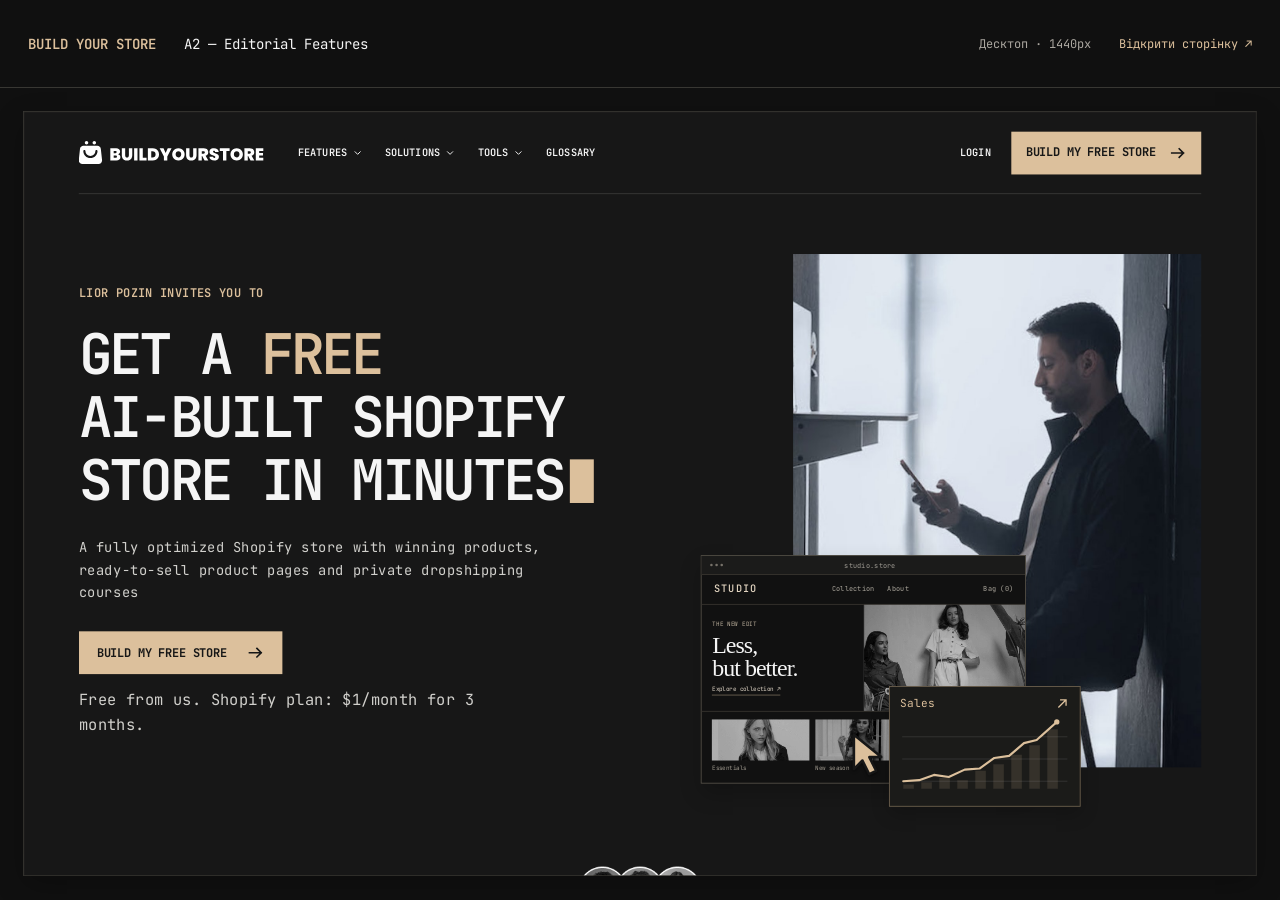
==== index.html @ a7e3f32e "Publish concepts preview Co-Authored-By: Claude Sonnet 5.5 <noreply@anthropic.com>" ====
<!doctype html>
<html lang="uk">
<head>
<meta charset="utf-8">
<meta name="viewport" content="width=device-width, initial-scale=1">
<title>BYS · A2 — Editorial Features · Desktop</title>
<link rel="preconnect" href="https://fonts.googleapis.com">
<link href="https://fonts.googleapis.com/css2?family=JetBrains+Mono:wght@400;600;700&display=swap" rel="stylesheet">
<style>
:root { color-scheme: dark; font-family: 'JetBrains Mono', monospace; background: #101010; color: #f5f5f5; }
* { box-sizing: border-box; }
body { margin: 0; }
.review-header { min-height: 88px; padding: 18px 28px; display: flex; align-items: center; gap: 28px; border-bottom: 1px solid #383733; }
.review-brand { font-size: 14px; font-weight: 600; color: #dcc09c; }
.review-title { font-size: 14px; }
.review-scope { margin-left: auto; color: #aaa69f; font-size: 12px; white-space: nowrap; }
.open-page { font-size: 12px; color: #dcc09c; text-decoration: none; white-space: nowrap; }
.open-page:focus-visible { outline: 2px solid #dcc09c; outline-offset: 6px; }
.viewport-area { height: calc(100dvh - 88px); min-height: 400px; padding: 24px; overflow: auto; }
.viewport-anchor { margin-inline: auto; }
.viewport { width: 1440px; height: 900px; transform-origin: top left; outline: 1px solid #383733; background: #171717; box-shadow: 0 12px 32px #0004; }
iframe { display: block; width: 100%; height: 100%; border: 0; }
</style>
</head>
<body>
<header class="review-header">
  <span class="review-brand">BUILD YOUR STORE</span>
  <span class="review-title">A2 — Editorial Features</span>
  <span class="review-scope">Десктоп · 1440px</span>
  <a class="open-page" href="concept-a2.html" target="_blank" rel="noopener">Відкрити сторінку ↗</a>
</header>
<main class="viewport-area" aria-label="Десктопне прев’ю концепту A2">
  <div class="viewport-anchor"><div class="viewport">
    <iframe id="preview" src="concept-a2.html" title="A2 — Editorial Features · Desktop 1440px"></iframe>
  </div></div>
</main>
<script>
// Scale the preview shell; the landing itself always receives a desktop viewport.
const area = document.querySelector('.viewport-area');
const anchor = document.querySelector('.viewport-anchor');
const viewport = document.querySelector('.viewport');
function fitDesktop() {
  const scale = Math.min(1, Math.max(1, area.clientWidth - 48) / 1440);
  const height = Math.max(600, Math.floor((area.clientHeight - 48) / scale));
  viewport.style.height = `${height}px`;
  viewport.style.transform = `scale(${scale})`;
  anchor.style.width = `${1440 * scale}px`;
  anchor.style.height = `${height * scale}px`;
}
new ResizeObserver(fitDesktop).observe(area);
fitDesktop();
if (location.search) history.replaceState(null, '', location.pathname);
</script>
</body>
</html>
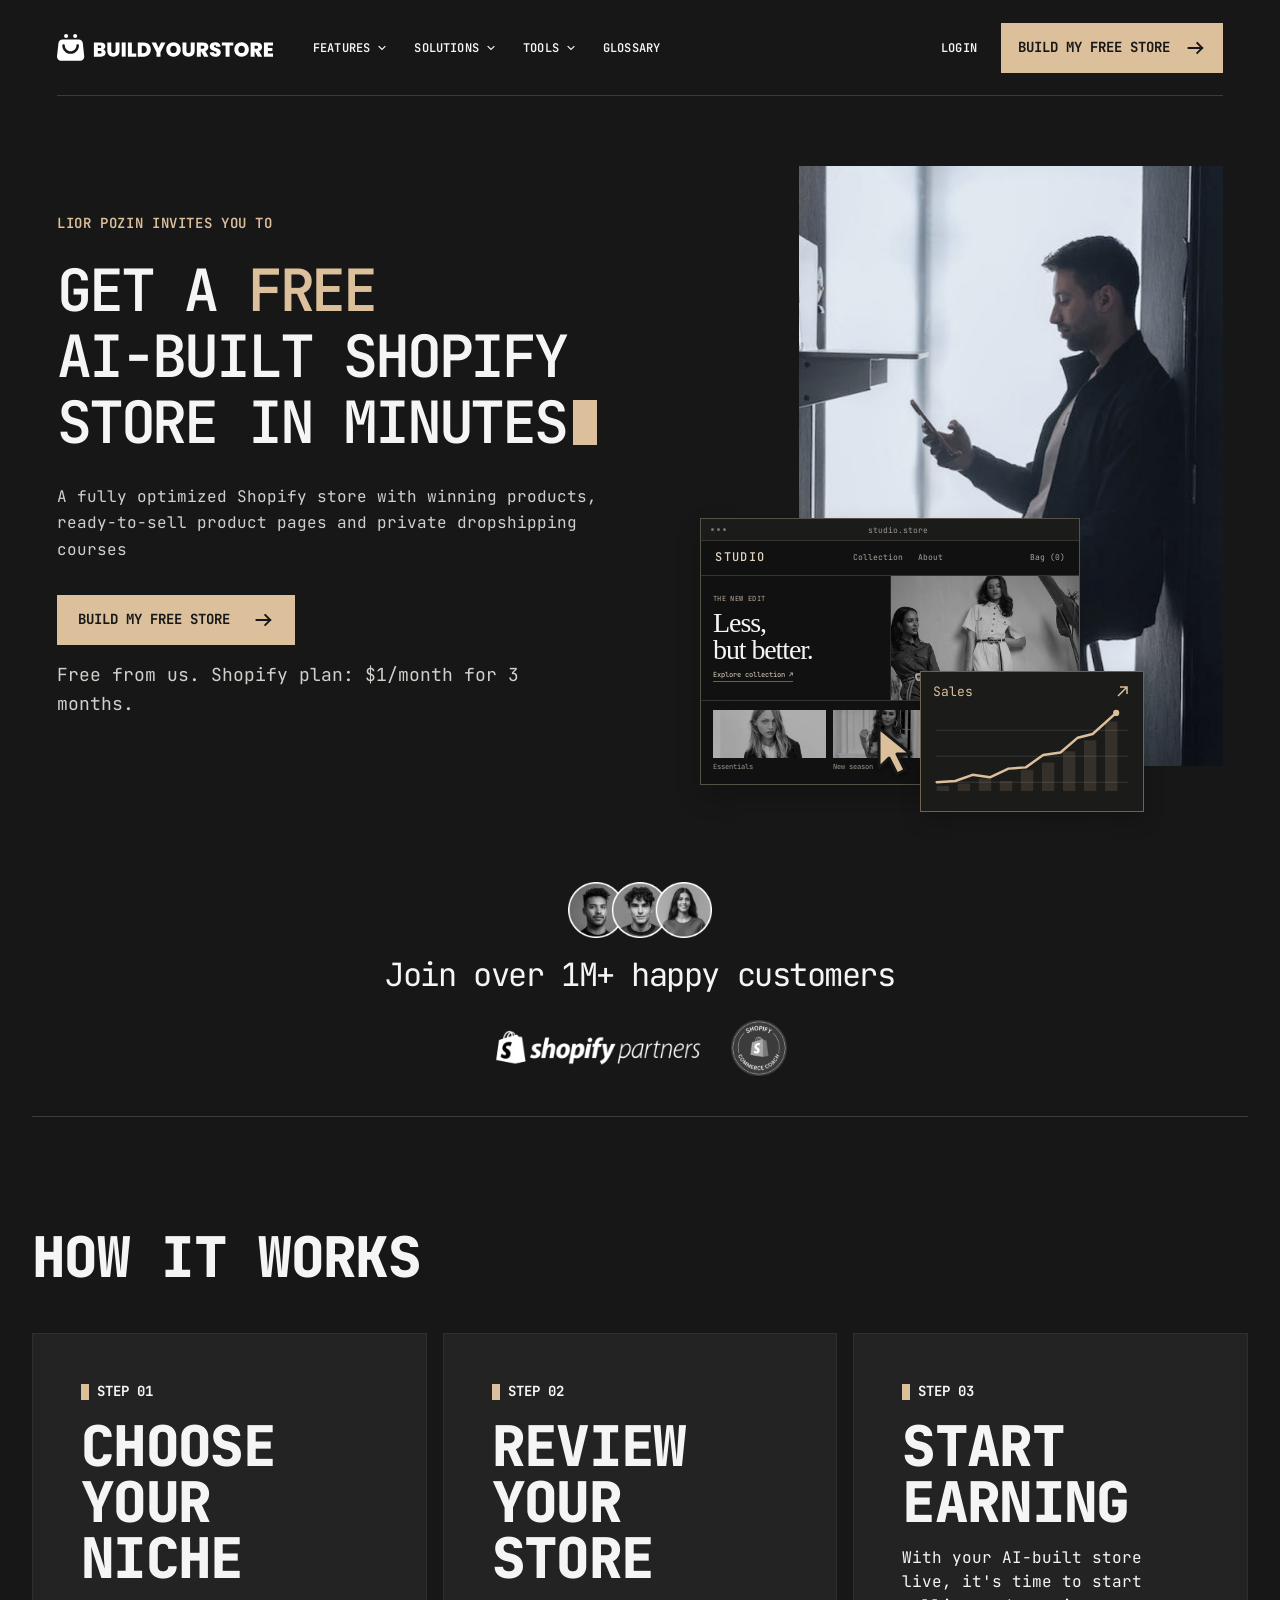
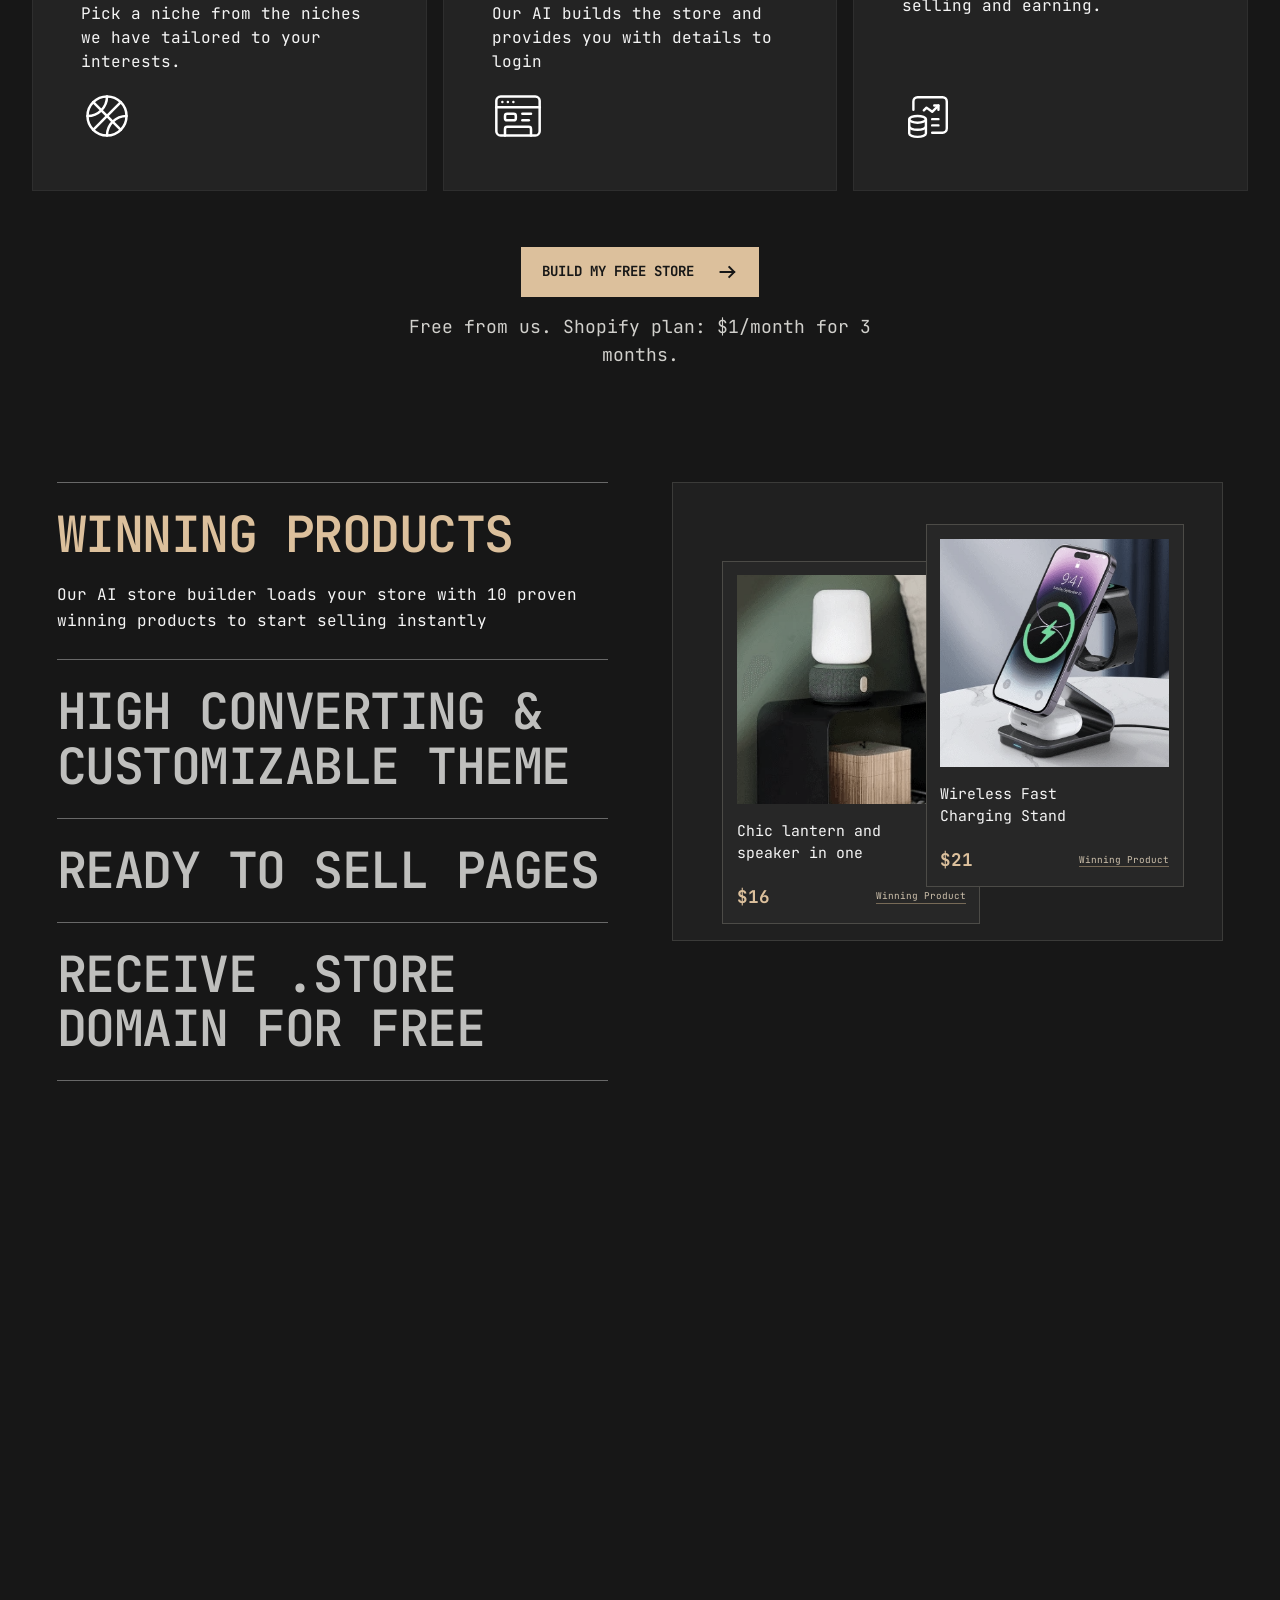
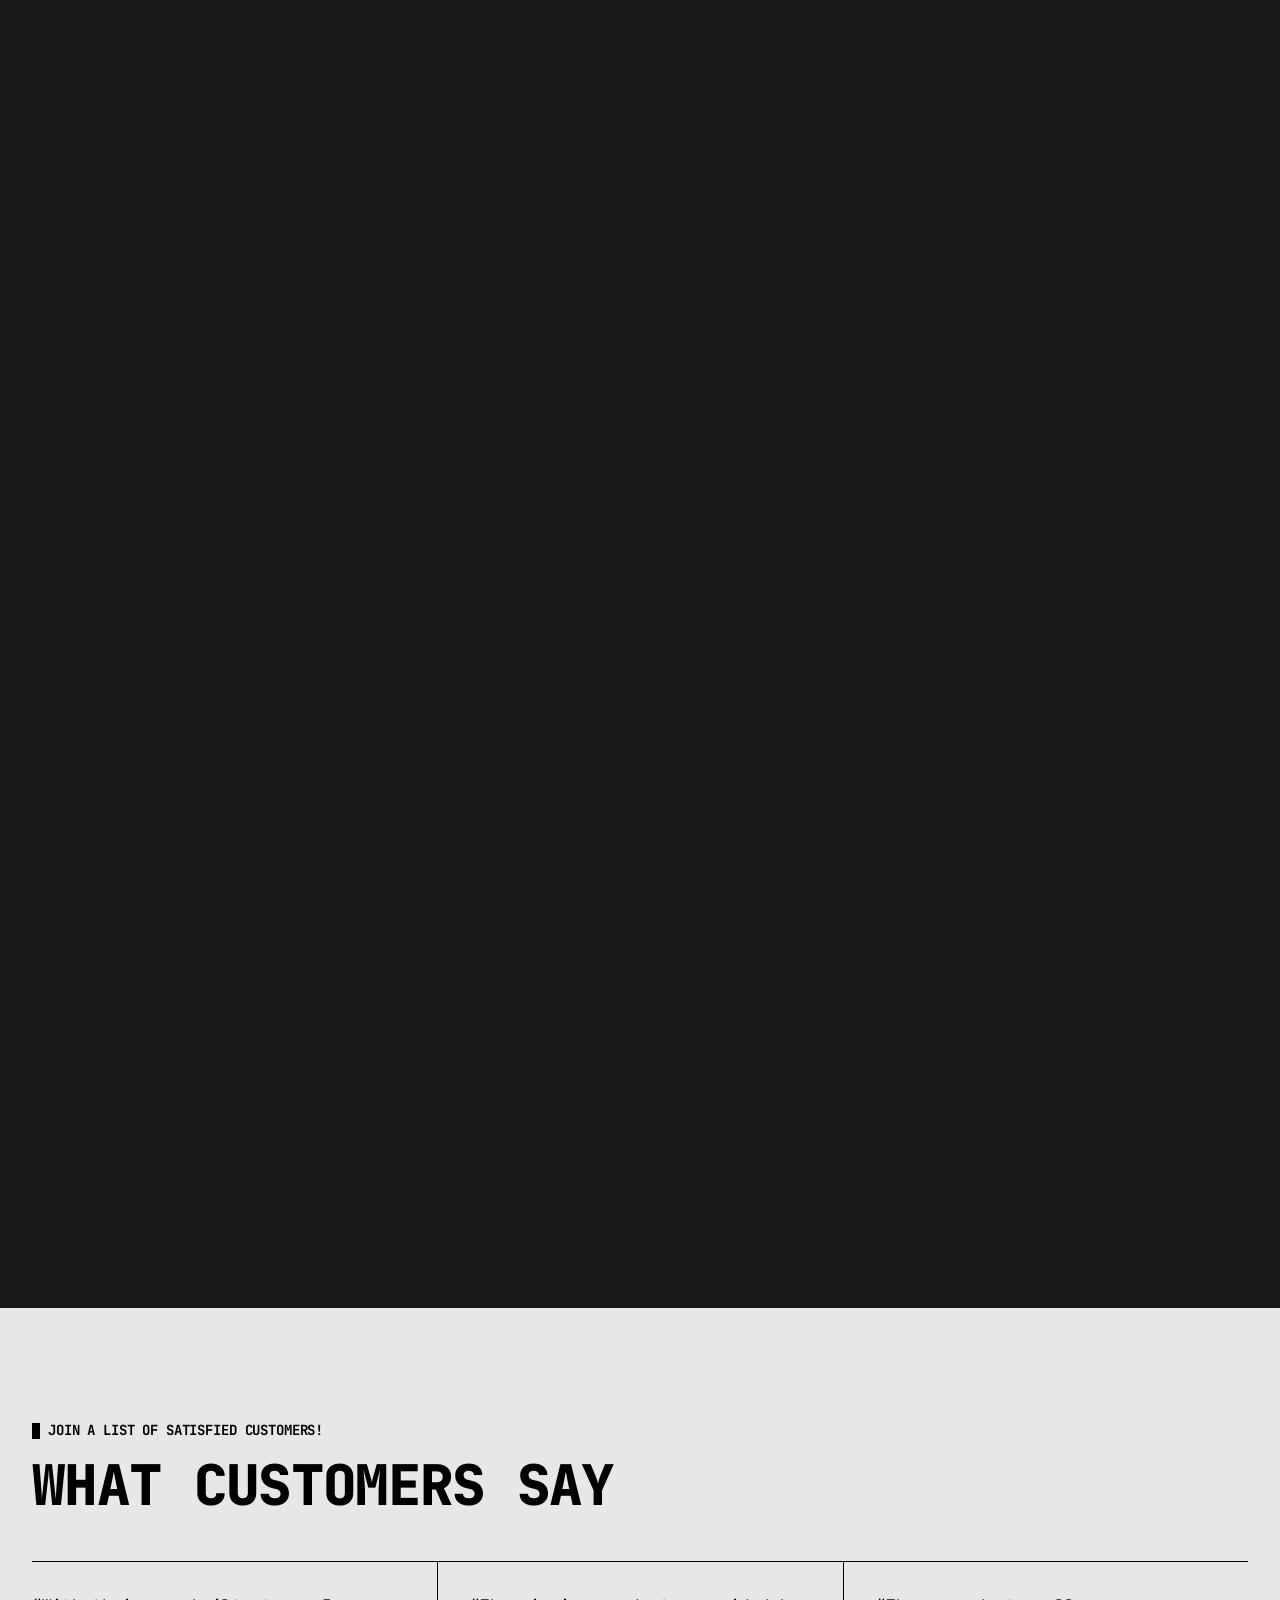
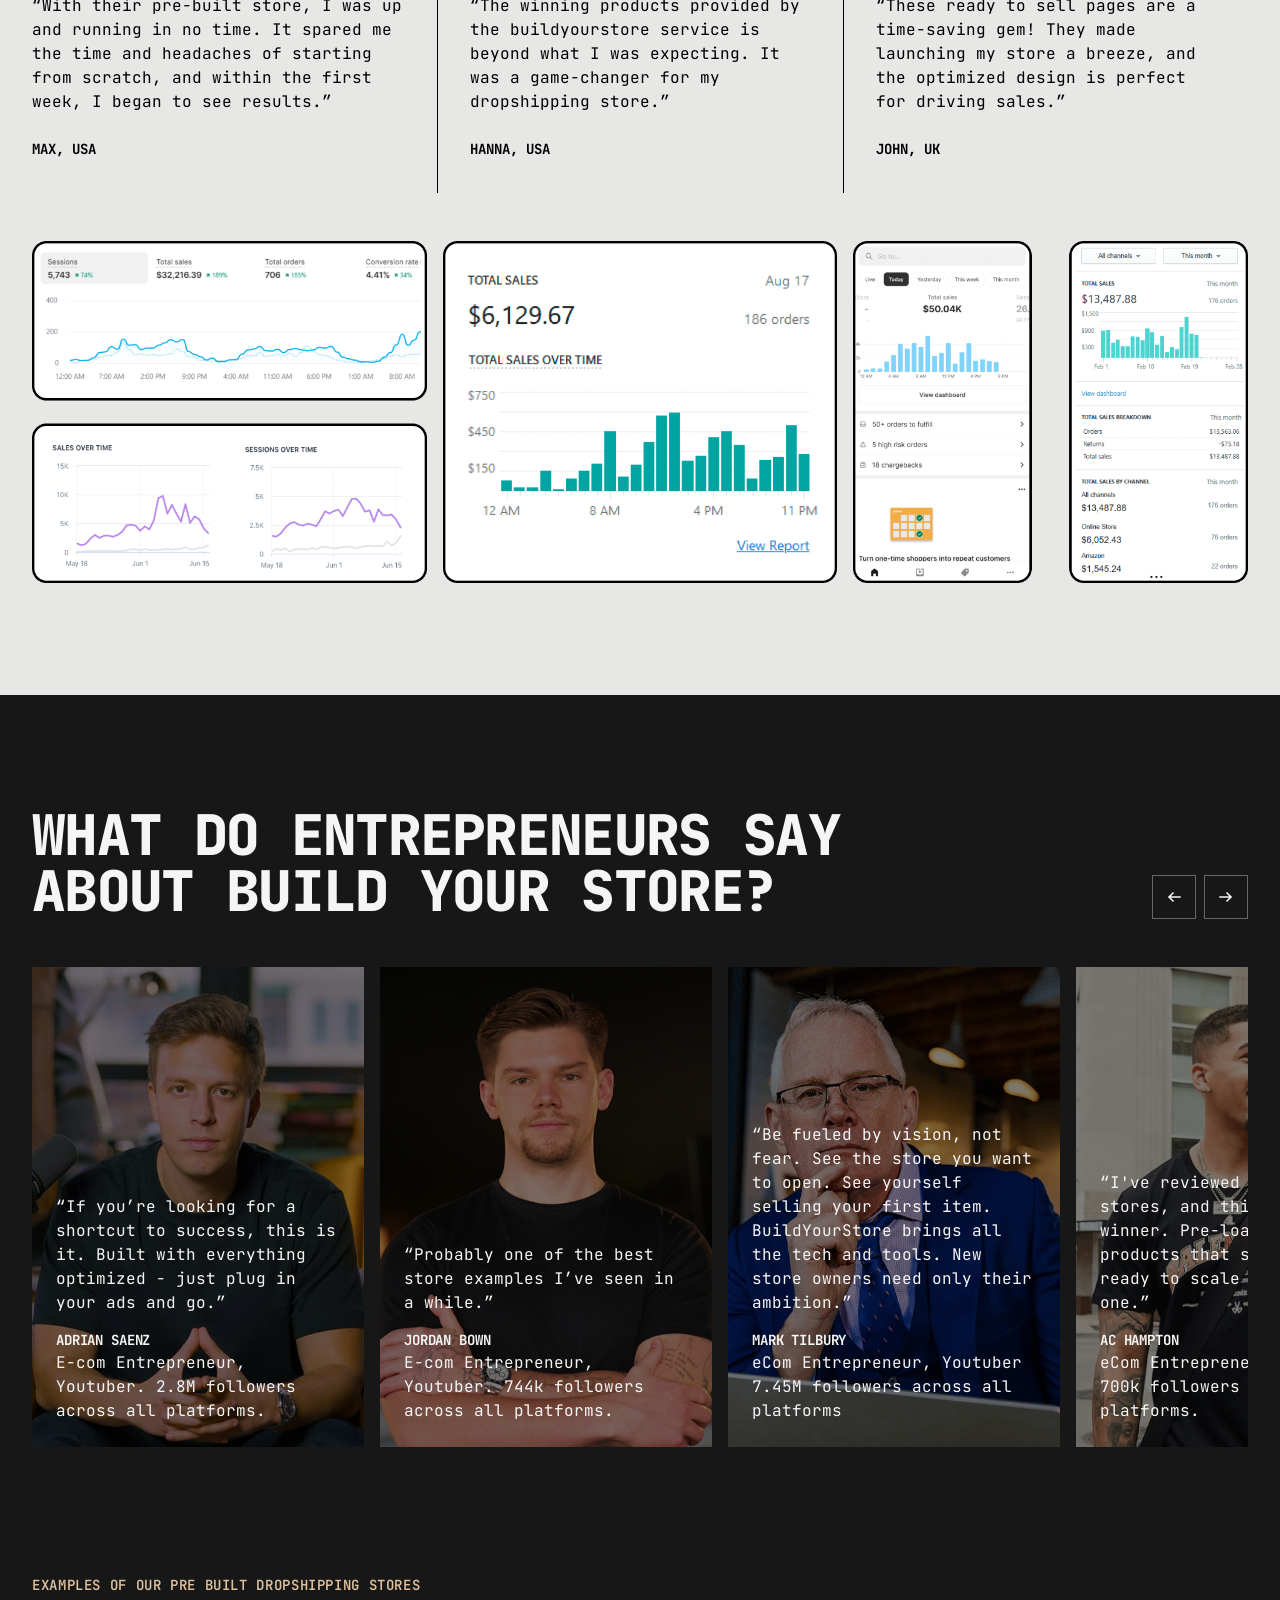
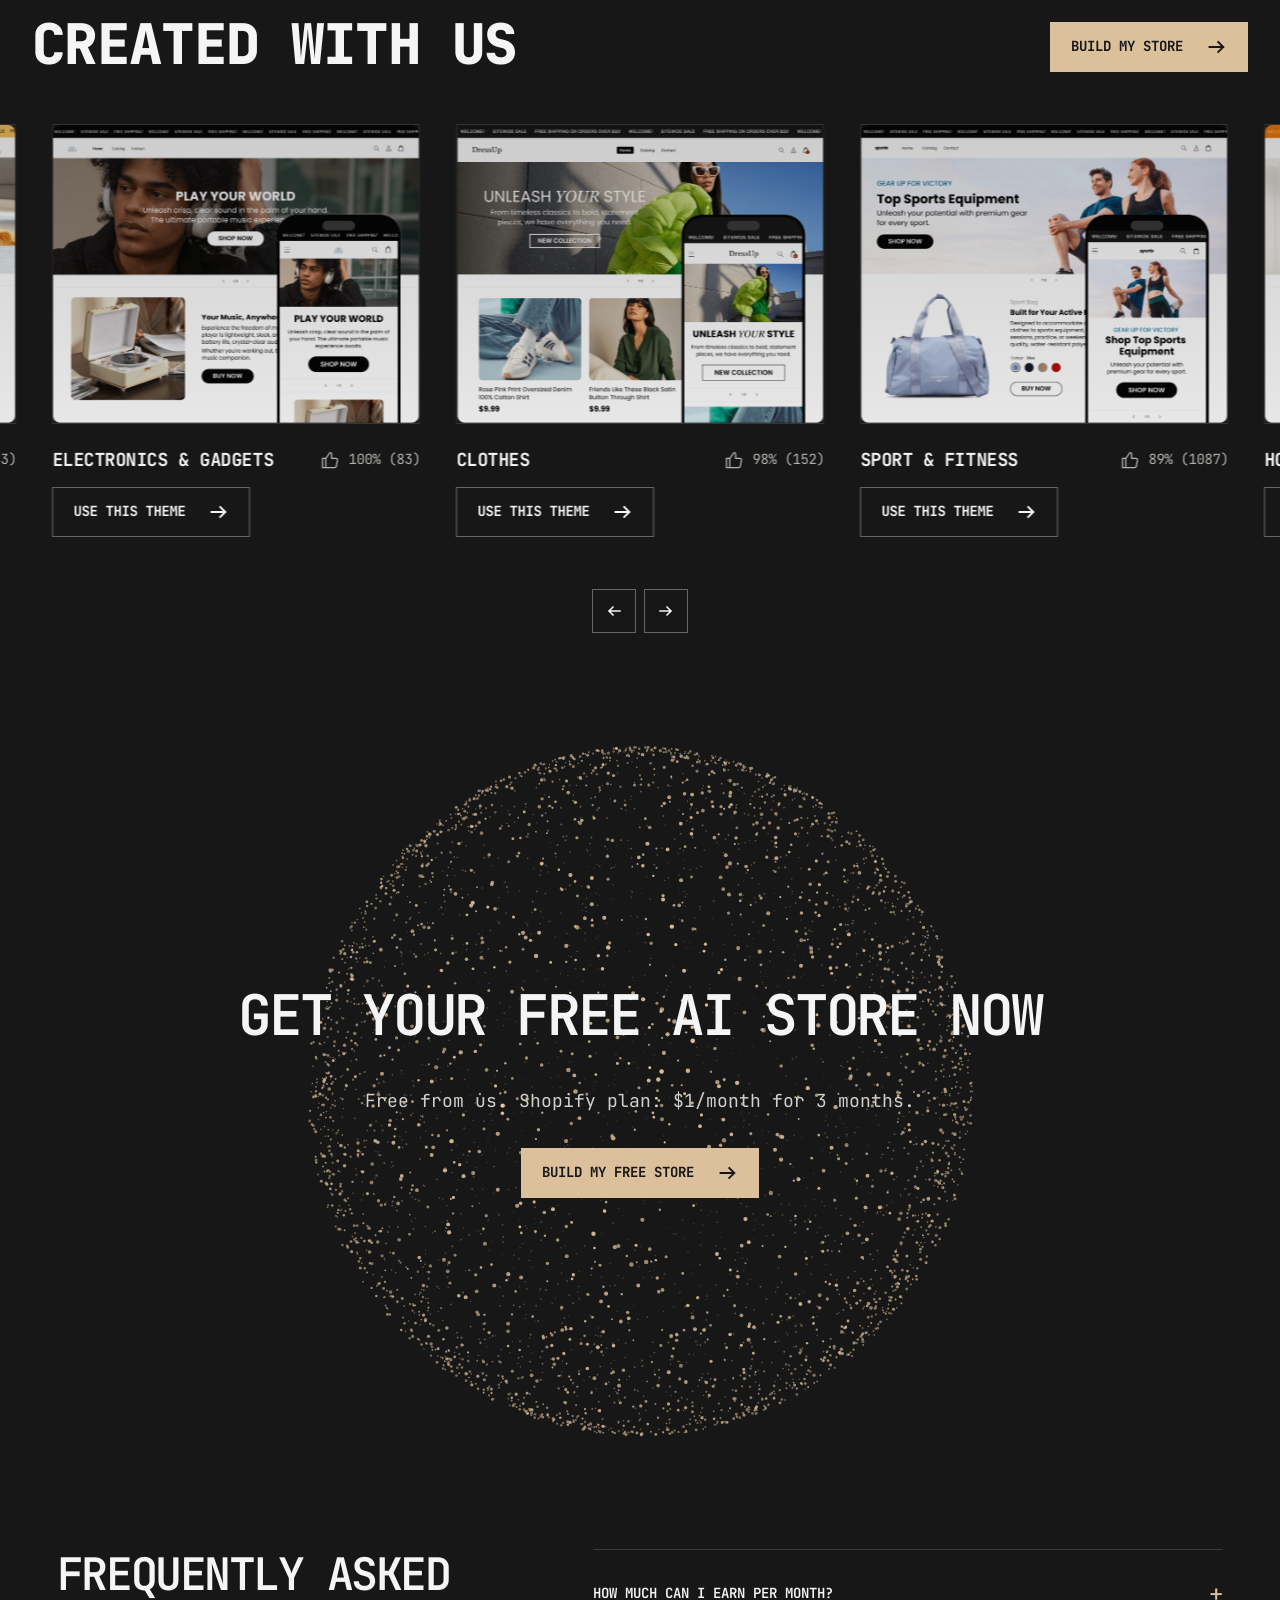
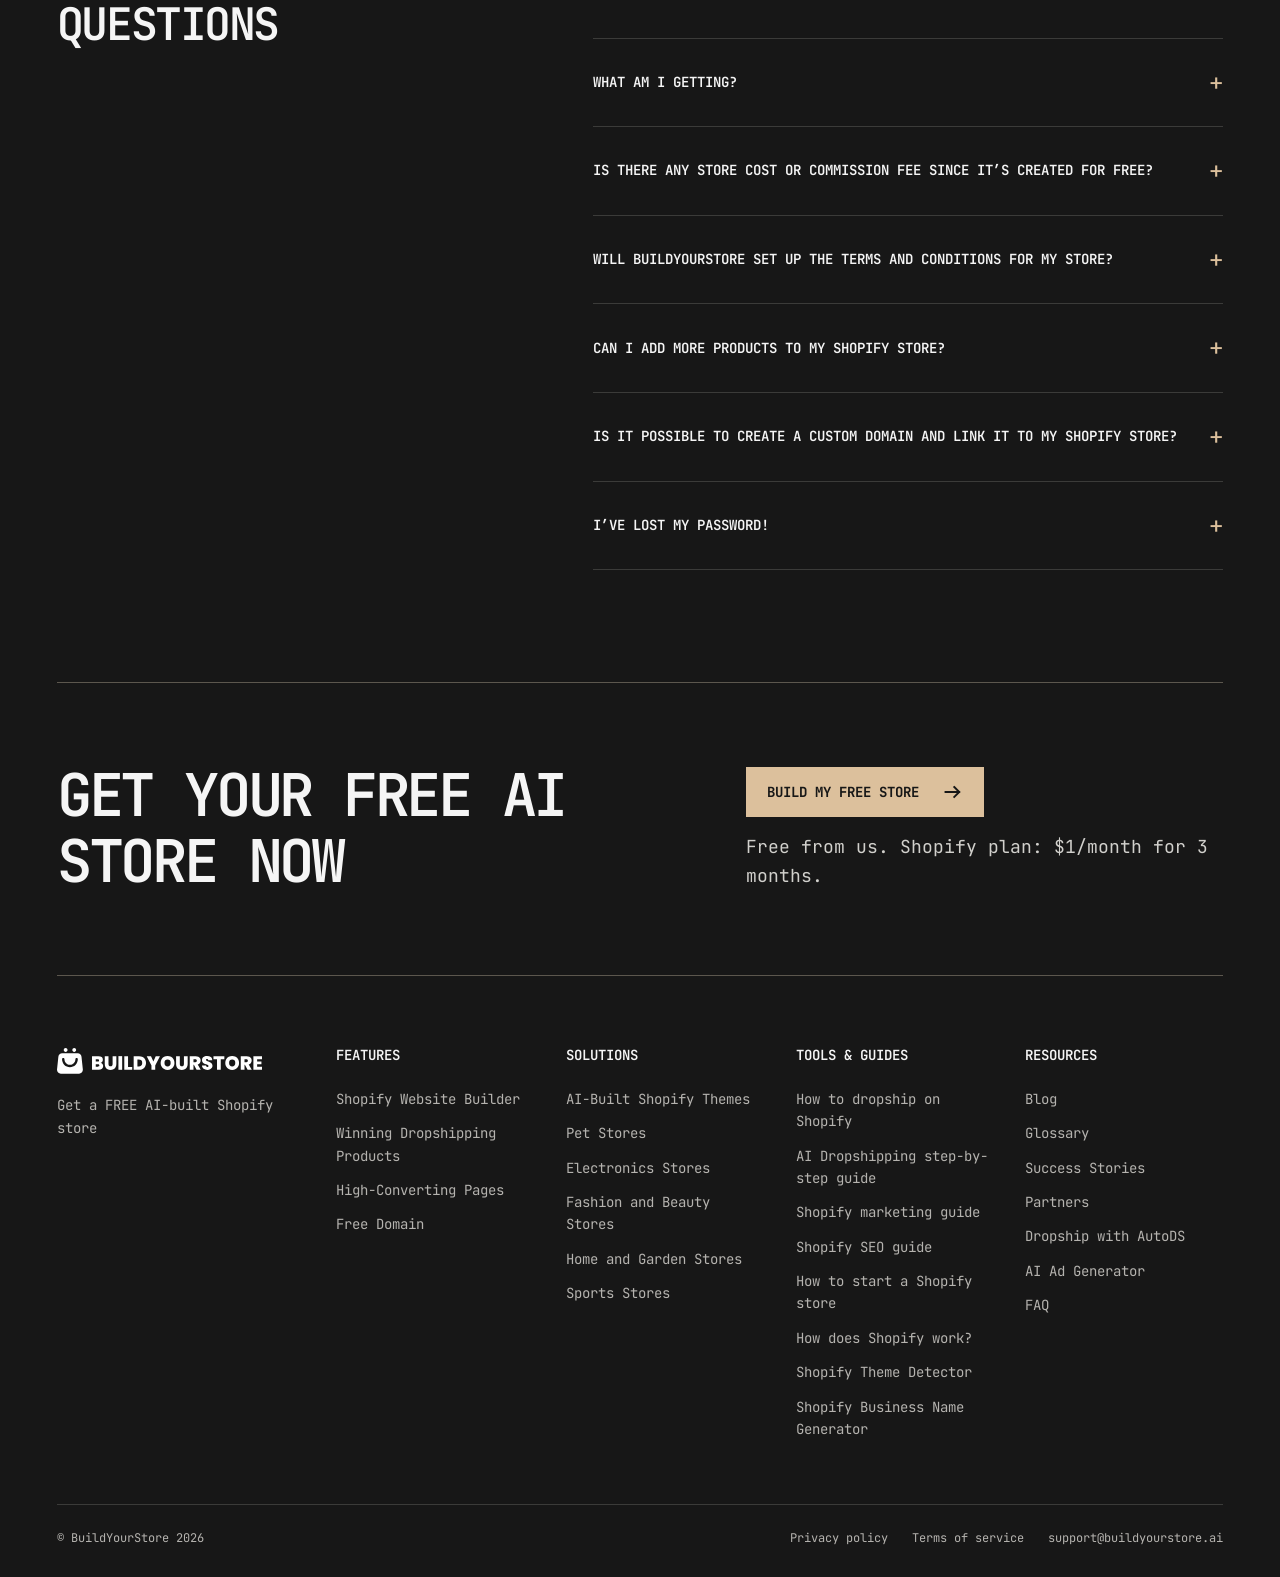
==== commit d062a290: "Make index the real page, move review shell aside Co-Authored-By: Claude Sonnet 5.5 <noreply@anthrop" ====
--- a/index.html
+++ b/index.html
@@ -1,55 +1,2 @@
 <!doctype html>
-<html lang="uk">
-<head>
-<meta charset="utf-8">
-<meta name="viewport" content="width=device-width, initial-scale=1">
-<title>BYS · A2 — Editorial Features · Desktop</title>
-<link rel="preconnect" href="https://fonts.googleapis.com">
-<link href="https://fonts.googleapis.com/css2?family=JetBrains+Mono:wght@400;600;700&display=swap" rel="stylesheet">
-<style>
-:root { color-scheme: dark; font-family: 'JetBrains Mono', monospace; background: #101010; color: #f5f5f5; }
-* { box-sizing: border-box; }
-body { margin: 0; }
-.review-header { min-height: 88px; padding: 18px 28px; display: flex; align-items: center; gap: 28px; border-bottom: 1px solid #383733; }
-.review-brand { font-size: 14px; font-weight: 600; color: #dcc09c; }
-.review-title { font-size: 14px; }
-.review-scope { margin-left: auto; color: #aaa69f; font-size: 12px; white-space: nowrap; }
-.open-page { font-size: 12px; color: #dcc09c; text-decoration: none; white-space: nowrap; }
-.open-page:focus-visible { outline: 2px solid #dcc09c; outline-offset: 6px; }
-.viewport-area { height: calc(100dvh - 88px); min-height: 400px; padding: 24px; overflow: auto; }
-.viewport-anchor { margin-inline: auto; }
-.viewport { width: 1440px; height: 900px; transform-origin: top left; outline: 1px solid #383733; background: #171717; box-shadow: 0 12px 32px #0004; }
-iframe { display: block; width: 100%; height: 100%; border: 0; }
-</style>
-</head>
-<body>
-<header class="review-header">
-  <span class="review-brand">BUILD YOUR STORE</span>
-  <span class="review-title">A2 — Editorial Features</span>
-  <span class="review-scope">Десктоп · 1440px</span>
-  <a class="open-page" href="concept-a2.html" target="_blank" rel="noopener">Відкрити сторінку ↗</a>
-</header>
-<main class="viewport-area" aria-label="Десктопне прев’ю концепту A2">
-  <div class="viewport-anchor"><div class="viewport">
-    <iframe id="preview" src="concept-a2.html" title="A2 — Editorial Features · Desktop 1440px"></iframe>
-  </div></div>
-</main>
-<script>
-// Scale the preview shell; the landing itself always receives a desktop viewport.
-const area = document.querySelector('.viewport-area');
-const anchor = document.querySelector('.viewport-anchor');
-const viewport = document.querySelector('.viewport');
-function fitDesktop() {
-  const scale = Math.min(1, Math.max(1, area.clientWidth - 48) / 1440);
-  const height = Math.max(600, Math.floor((area.clientHeight - 48) / scale));
-  viewport.style.height = `${height}px`;
-  viewport.style.transform = `scale(${scale})`;
-  anchor.style.width = `${1440 * scale}px`;
-  anchor.style.height = `${height * scale}px`;
-}
-new ResizeObserver(fitDesktop).observe(area);
-fitDesktop();
-if (location.search) history.replaceState(null, '', location.pathname);
-</script>
-</body>
-</html>
+<html lang="en"><head><meta charset="utf-8"><meta name="viewport" content="width=device-width, initial-scale=1"><meta name="color-scheme" content="dark"><title>BYS · A2 — Editorial Features</title><link rel="preconnect" href="https://fonts.googleapis.com"><link rel="preconnect" href="https://fonts.gstatic.com" crossorigin><link href="https://fonts.googleapis.com/css2?family=JetBrains+Mono:wght@400;600;700&display=swap" rel="stylesheet"><link rel="stylesheet" href="landing.css?v=a2-20261119-domain-preview"><script src="content.js?v=a2-20261119-cta4" defer></script><script src="landing.js?v=a2-20261119-domain-preview" defer></script><script src="theme-gallery.js?v=a2-20261119-gallery-cta" defer></script><script src="particle-cta.js?v=a2-20261119-pointer-repel" defer></script></head><body data-concept="a" data-feature-layout="editorial" data-hero-visual="modular-store"></body></html>
--- a/landing.css
+++ b/landing.css
@@ -0,0 +1,814 @@
+:root {
+  color-scheme: dark;
+  --bg: #171717;
+  --surface: #202020;
+  --raised: #292929;
+  --text: #f5f5f5;
+  --muted: #b5b3af;
+  --accent: #dcc09c;
+  --line: #3b3b39;
+  --font: 'JetBrains Mono', 'Courier New', monospace;
+  --gutter: clamp(24px, 4.45vw, 72px);
+}
+* { box-sizing: border-box; }
+html { scroll-behavior: smooth; scroll-padding-top: 100px; }
+body { margin: 0; background: var(--bg); color: var(--text); font: 400 16px/1.65 var(--font); -webkit-font-smoothing: antialiased; }
+h1,h2,h3,p,figure,blockquote { margin: 0; }
+a { color: inherit; text-decoration: none; }
+button,summary { -webkit-tap-highlight-color: transparent; }
+button { color: inherit; font: inherit; cursor: pointer; }
+img { display: block; max-width: 100%; }
+button, a, summary { touch-action: manipulation; }
+button:focus-visible,a:focus-visible,summary:focus-visible,[tabindex]:focus-visible { outline: 2px solid var(--accent); outline-offset: 6px; }
+button:disabled { cursor: default; }
+::selection { background: var(--accent); color: var(--bg); }
+.wrap { width: min(100% - var(--gutter) * 2, 1360px); margin-inline: auto; }
+.section { padding-block: 112px; }
+h1,h2,h3 { font-weight: 600; letter-spacing: -.055em; line-height: 1.12; text-transform: uppercase; }
+h2 { font-size: clamp(32px, 3.5vw, 48px); }
+.eyebrow { font-size: 14px; line-height: 1.5; font-weight: 600; text-transform: uppercase; letter-spacing: .045em; color: var(--accent); }
+.button { min-height: 50px; padding: 14px 20px; display: inline-flex; justify-content: center; align-items: center; gap: 24px; font-size: 14px; line-height: 1.4; font-weight: 700; text-transform: uppercase; border: 1px solid transparent; transition: background .2s, border-color .2s, color .2s; }
+.button svg { width: 20px; height: 20px; flex-shrink: 0; }
+.primary { color: #171717; background: var(--accent); }
+.primary:hover { background: #edcfaa; }
+.outline { border-color: #686863; }
+.outline:hover { background: var(--text); color: var(--bg); }
+.cta-block { display: flex; align-items: flex-start; flex-direction: column; gap: 16px; margin-top: 32px; }
+.cta-note { max-width: 500px; font-size: 14px; line-height: 1.7; color: var(--muted); }
+.centered { margin-top: 56px; align-items: center; text-align: center; }
+.skip-link { position: fixed; top: 8px; left: 8px; opacity: 0; pointer-events: none; z-index: 101; background: var(--accent); color: var(--bg); padding: 12px; }
+.skip-link:focus { opacity: 1; pointer-events: auto; }
+/* The page chrome stays consistent across all three directions. */
+.site-header { position: relative; z-index: 20; }
+.header-inner { min-height: 96px; display: flex; align-items: center; gap: 32px; border-bottom: 1px solid var(--line); }
+.brand { flex: 0 0 216px; }
+.brand img { width: 216px; height: auto; }
+.desktop-nav { display: flex; align-items: center; gap: 26px; margin-left: 8px; }
+.desktop-nav > a,.nav-group summary,.login { font-size: 12px; line-height: 1.5; font-weight: 600; text-transform: uppercase; letter-spacing: .015em; }
+.nav-group { position: relative; }
+summary { cursor: pointer; list-style: none; }
+summary::-webkit-details-marker { display: none; }
+.nav-group summary { display: flex; align-items: center; gap: 6px; min-height: 44px; }
+.nav-group summary svg { width: 12px; }
+.nav-group[open] summary { color: var(--accent); }
+.dropdown { position: absolute; top: 100%; left: -20px; width: 290px; padding: 16px; background: var(--surface); border: 1px solid var(--line); box-shadow: 0 24px 40px #0005; }
+.dropdown a { display: block; padding: 10px 6px; font-size: 14px; line-height: 1.5; }
+.dropdown a:hover,.desktop-nav > a:hover,.login:hover { color: var(--accent); }
+.header-actions { margin-left: auto; display: flex; gap: 24px; align-items: center; }
+.header-actions .button { padding-inline: 16px; gap: 16px; }
+.menu-toggle { display: none; }
+.mobile-navigation[hidden] { display: none; }
+/* Hero — a portrait first; the storefront is a small supporting artifact. */
+.hero { display: grid; grid-template-columns: 1.2fr 1fr; align-items: center; gap: 7%; padding-block: 70px 76px; }
+.hero-copy { position: relative; z-index: 1; }
+.hero h1 { font-size: clamp(42px, 4.55vw, 68px); margin-top: 24px; line-height: 1.13; }
+.hero h1 em { font-style: normal; color: var(--accent); }
+.hero-description { margin-top: 28px; max-width: 550px; color: #d1d0cc; }
+.hero-art { position: relative; width: 100%; align-self: stretch; min-height: 560px; }
+.portrait { width: 100%; height: 100%; position: absolute; object-fit: cover; object-position: 58% 36%; filter: grayscale(1) contrast(1.04); }
+.hero-product { position: absolute; width: 46%; left: -28px; bottom: -24px; aspect-ratio: 1.28; overflow: hidden; border: 1px solid #5c5b56; background: var(--surface); }
+.hero-product img { width: 100%; height: 100%; object-fit: cover; object-position: top; filter: saturate(.45); }
+.trust { display: flex; align-items: center; justify-content: space-between; gap: 32px; border-block: 1px solid var(--line); padding-block: 26px; }
+.trust-badges,.trust-customers { display: flex; align-items: center; gap: 28px; }
+.partner { width: 210px; height: auto; filter: grayscale(1) brightness(0) invert(1); }
+.coach { width: 64px; height: auto; filter: grayscale(1); }
+.avatars { width: 92px; height: auto; filter: grayscale(1); }
+.trust-customers p { font-size: 14px; max-width: 250px; }
+/* The existing how-it-works sequence. */
+.steps { display: grid; grid-template-columns: repeat(3,minmax(0,1fr)); gap: 40px; margin-top: 48px; }
+.step { border-top: 1px solid var(--line); padding-top: 24px; }
+.step-top { display: flex; align-items: center; justify-content: space-between; margin-bottom: 40px; }
+.step-number { color: var(--accent); font-size: 14px; }
+.step-top img { width: 32px; height: 32px; }
+.step h3 { font-size: 26px; max-width: 300px; }
+.step p { margin-top: 20px; color: var(--muted); font-size: 14px; }
+/* Feature rows, shared illustration primitives, and their variant treatments. */
+.features { padding-block: 0 112px; }
+.feature { display: grid; grid-template-columns: minmax(0,1fr) minmax(0,1.14fr); gap: 9%; align-items: center; padding-block: 64px; border-top: 1px solid var(--line); }
+.feature:last-of-type { border-bottom: 1px solid var(--line); }
+.feature-copy h2 { font-size: clamp(30px, 3.2vw, 46px); }
+.feature-copy p { margin-top: 24px; color: var(--muted); max-width: 480px; }
+.feature-visual { position: relative; overflow: hidden; background: var(--surface); border: 1px solid var(--line); aspect-ratio: 1.2; container-type: inline-size; }
+.artboard { position: absolute; inset: 0; }
+.product-card { position: absolute; width: 47%; background: #272727; border: 1px solid #4c4b47; padding: 2.5%; }
+.product-card > img { width: 100%; aspect-ratio: 1; object-fit: cover; filter: saturate(.4); }
+.lantern { left: 9%; top: 17%; }
+.lantern > img { object-position: 30% 55%; }
+.charger { left: 46%; top: 9%; }
+.product-info { padding-top: 7%; font-size: 2.7cqw; line-height: 1.45; }
+.product-meta { display: flex; align-items: center; justify-content: space-between; margin-top: 9%; gap: 4%; }
+.product-meta b { font-size: 3.2cqw; color: var(--accent); }
+.product-meta span { color: #d0c3ae; border-bottom: 1px solid #776a57; font-size: 1.7cqw; white-space: nowrap; }
+.storefront { position: absolute; left: 9%; top: 17%; width: 82%; border: 1px solid #5b5b54; background: #222; overflow: hidden; }
+.browser-bar { display: flex; align-items: center; gap: 1.2cqw; padding: 2.2cqw; border-bottom: 1px solid #454541; background: #272727; font-size: 1.7cqw; line-height: 1.4; color: #bebbb5; }
+.browser-bar i { width: .8cqw; height: .8cqw; border-radius: 50%; background: #79766f; }
+.browser-bar span:first-of-type { margin: 0 auto; }
+.storefront-nav { display: flex; align-items: center; gap: 4%; padding: 3% 4%; font-size: 1.55cqw; }
+.storefront-nav b { margin-right: auto; font-size: 2.2cqw; font-family: Georgia,serif; font-weight: 400; }
+.storefront-nav > span:last-child { margin-left: auto; }
+.fashion-banner { width: 100%; height: 22cqw; object-fit: cover; filter: saturate(.5); }
+.storefront-bottom { padding: 4%; font-size: 2.3cqw; }
+.fashion-tiles { display: grid; grid-template-columns: 1fr 1fr; gap: 4%; margin-top: 4%; }
+.fashion-tiles img { width: 100%; height: 13cqw; object-fit: cover; object-position: 50% 25%; filter: saturate(.4); }
+.edit-label { position: absolute; display: flex; align-items: center; gap: 2cqw; font-size: 2.6cqw; line-height: 1.5; color: #dfd0ba; padding: 2cqw 3cqw; background: #242421; border: 1px solid #8d7c64; }
+.edit-text { right: 4%; top: 11%; }
+.edit-image { left: 4%; bottom: 9%; }
+.desktop-store { position: absolute; top: 16%; left: 7%; width: 80%; background: #262626; border: 1px solid #5b5b54; }
+.page-nav { display: flex; justify-content: space-between; align-items: center; font-size: 1.5cqw; padding: 3% 4%; }
+.page-nav b { font-size: 2cqw; }
+.page-body { display: grid; grid-template-columns: 1.15fr 1fr; gap: 5%; padding: 3% 4% 7%; }
+.page-body > img { width: 100%; aspect-ratio: .83; object-fit: cover; filter: saturate(.4); }
+.page-info { display: flex; flex-direction: column; gap: 9%; font-size: 1.7cqw; line-height: 1.5; padding-top: 2%; }
+.page-info b { font-size: 2cqw; }
+.page-info hr,.phone-info hr { width: 100%; border: 0; border-top: 1px solid #4d4d47; margin: 0; }
+.product-buy { display: block; background: var(--accent); color: #171717; padding: 6% 2%; text-align: center; font-weight: 600; }
+.mobile-store { position: absolute; width: 30%; top: 30%; right: 5%; border: 1px solid #777269; padding: 2%; background: #191919; border-radius: 2.8cqw; box-shadow: -6px 8px 20px #0003; }
+.phone-camera { width: 30%; height: 1.1cqw; border-radius: 10px; background: #4b4945; margin: 0 auto 10%; }
+.phone-brand { text-align: center; font-size: 1.8cqw; margin-bottom: 12%; }
+.mobile-store > img { aspect-ratio: 1.15; width: 100%; object-fit: cover; filter: saturate(.4); }
+.phone-info { display: flex; flex-direction: column; gap: 1.8cqw; margin-top: 10%; font-size: 1.55cqw; line-height: 1.4; }
+.phone-info b { font-size: 1.65cqw; }
+.domain-photo { position: absolute; right: 8%; top: 12%; width: 58%; height: 77%; overflow: hidden; }
+.domain-photo img { width: 100%; height: 100%; object-fit: cover; filter: saturate(.3); }
+.domain-window { position: absolute; top: 24%; left: 7%; width: 68%; background: #282827; border: 1px solid #626059; box-shadow: 8px 10px 30px #0003; }
+.domain-address { padding: 6% 5%; font-size: 3.3cqw; line-height: 1.5; border-bottom: 1px solid var(--line); white-space: nowrap; }
+.domain-address span { color: var(--accent); }
+.domain-content { display: flex; align-items: center; justify-content: space-around; gap: 4%; padding: 6%; }
+.domain-content img { width: 32%; height: 19cqw; object-fit: contain; filter: saturate(.35); background: #fff; }
+.domain-content div { display: grid; }
+.domain-content div > span { font-size: 5.5cqw; letter-spacing: -.05em; color: var(--accent); line-height: 1.2; }
+.domain-content small { font-size: 1.8cqw; margin-top: 5%; }
+/* The remaining landing content uses the same visual language. */
+.section-heading { margin-bottom: 48px; }
+.section-heading .eyebrow { margin-bottom: 20px; }
+.customers { background: #20201f; border-block: 1px solid var(--line); }
+.customer-quotes { display: grid; grid-template-columns: repeat(3,minmax(0,1fr)); }
+.customer-quotes figure { border-top: 1px solid #5c5a54; padding: 28px 32px 0 0; }
+.customer-quotes figure + figure { border-left: 1px solid var(--line); padding-left: 32px; }
+.customer-quotes blockquote { font-size: 14px; }
+.customer-quotes figcaption { margin-top: 28px; text-transform: uppercase; color: var(--accent); font-size: 14px; }
+.customer-shots { display: grid; grid-template-columns: repeat(3,minmax(0,1fr)); gap: 24px; margin-top: 48px; }
+.customer-shots img { width: 100%; filter: grayscale(1); }
+.heading-with-controls { display: flex; justify-content: space-between; gap: 40px; align-items: end; }
+.heading-with-controls h2 { max-width: 960px; }
+.slider-controls { display: flex; gap: 8px; flex-shrink: 0; }
+.slider-controls button { width: 44px; height: 44px; display: grid; place-items: center; background: transparent; border: 1px solid #686660; }
+.slider-controls button:first-child svg { transform: rotate(180deg); }
+.slider-controls button:hover { background: var(--accent); color: var(--bg); }
+.slider { display: flex; gap: 24px; overflow-x: auto; scroll-snap-type: x mandatory; scrollbar-width: thin; scrollbar-color: #5d554b transparent; padding-bottom: 16px; }
+.slider > article { flex-shrink: 0; scroll-snap-align: start; }
+.expert-card { width: calc((100% - 48px) / 3); border: 1px solid var(--line); background: var(--surface); }
+.expert-card > img { width: 100%; height: 280px; object-fit: cover; object-position: 50% 23%; filter: grayscale(1); }
+.expert-quote { padding: 28px; }
+.expert-quote > p { font-size: 14px; }
+.expert-quote h3 { font-size: 16px; letter-spacing: -.02em; color: var(--accent); margin-top: 24px; }
+.expert-quote .expert-role { color: var(--muted); margin-top: 8px; }
+.created { padding-top: 0; }
+.store-example { width: calc((100% - 48px) / 3); }
+.store-example > img { width: 100%; aspect-ratio: 1.25; object-fit: cover; object-position: top; filter: saturate(.35); }
+.store-meta { margin-block: 24px; display: flex; justify-content: space-between; gap: 12px; align-items: center; }
+.store-meta h3 { font-size: 16px; letter-spacing: -.025em; }
+.store-meta > span { font-size: 14px; white-space: nowrap; color: var(--muted); }
+.faq { display: grid; grid-template-columns: 1fr 1.5fr; gap: 10%; padding-top: 0; }
+.faq-list details { border-top: 1px solid var(--line); }
+.faq-list details:last-child { border-bottom: 1px solid var(--line); }
+.faq-list summary { display: flex; gap: 24px; justify-content: space-between; align-items: center; padding-block: 24px; font-size: 14px; font-weight: 600; text-transform: uppercase; }
+.faq-list summary > span { font-size: 24px; font-weight: 400; color: var(--accent); flex-shrink: 0; }
+.faq-list details[open] summary > span { transform: rotate(45deg); }
+.faq-answer { padding: 0 36px 24px 0; color: var(--muted); font-size: 14px; overflow-wrap: anywhere; }
+.faq-answer a { text-decoration: underline; text-underline-offset: 4px; }
+.final { display: grid; grid-template-columns: 1.2fr 1fr; align-items: center; gap: 10%; padding-block: 80px; border-block: 1px solid #5c574e; }
+.final h2 { font-size: clamp(40px, 4.6vw, 68px); }
+.final .cta-block { margin: 0; }
+.site-footer { padding-block: 72px 28px; }
+.footer-grid { display: grid; grid-template-columns: 1.25fr repeat(4,minmax(0,1fr)); gap: 32px; }
+.footer-brand img { width: 205px; }
+.footer-brand p { font-size: 14px; margin-top: 20px; color: var(--muted); }
+.footer-grid h3 { font-size: 14px; letter-spacing: 0; margin-bottom: 24px; }
+.footer-grid ul { list-style: none; margin: 0; padding: 0; display: grid; gap: 12px; font-size: 14px; line-height: 1.6; color: var(--muted); }
+.site-footer a:hover { color: var(--accent); }
+.legal { margin-top: 64px; padding-top: 24px; border-top: 1px solid var(--line); font-size: 12px; color: var(--muted); display: flex; justify-content: space-between; gap: 24px; }
+.legal > div { display: flex; gap: 24px; flex-wrap: wrap; }
+/* B — Premium product showcase. Offset photographic hero, spacious product stages. */
+[data-concept="b"] .hero { grid-template-columns: 1.1fr 1fr; gap: 9%; padding-block: 82px 100px; }
+[data-concept="b"] .hero h1 { font-size: clamp(44px,4.25vw,64px); }
+[data-concept="b"] .hero-art { min-height: 570px; }
+[data-concept="b"] .portrait { width: 88%; right: 0; height: 94%; }
+[data-concept="b"] .hero-product { left: -20px; width: 65%; bottom: -5px; aspect-ratio: 1.34; box-shadow: 12px 16px 35px #0005; }
+[data-concept="b"] .feature { gap: 7%; grid-template-columns: 1fr 1.6fr; padding-block: 80px; }
+[data-concept="b"] .feature:nth-child(even) { grid-template-columns: 1.6fr 1fr; }
+[data-concept="b"] .feature:nth-child(even) .feature-copy { grid-column: 2; grid-row: 1; }
+[data-concept="b"] .feature:nth-child(even) .feature-visual { grid-column: 1; grid-row: 1; }
+[data-concept="b"] .feature-visual { aspect-ratio: 1.15; background: #222221; border-color: #373733; }
+[data-concept="b"] .feature-copy h2 { font-size: clamp(32px,3.3vw,48px); }
+[data-concept="b"] .product-card { width: 45%; padding: 2%; box-shadow: 10px 14px 30px #0003; }
+[data-concept="b"] .lantern { left: 10%; top: 25%; transform: rotate(-5deg); }
+[data-concept="b"] .charger { left: 47%; top: 10%; transform: rotate(5deg); }
+[data-concept="b"] .storefront { width: 86%; left: 7%; top: 14%; }
+[data-concept="b"] .edit-text { top: 9%; }
+[data-concept="b"] .domain-window { top: 34%; left: 7%; }
+[data-concept="b"] .domain-photo { right: 7%; top: 7%; width: 58%; height: 85%; }
+[data-concept="b"] .steps { gap: 16px; }
+[data-concept="b"] .step { padding: 32px; background: var(--surface); border: 1px solid var(--line); }
+/* C — Bold brutalist. The headline and portrait become a single graphic grid. */
+[data-concept="c"] .hero { position: relative; display: block; padding-block: 54px 60px; min-height: 880px; }
+[data-concept="c"] .hero-copy { position: relative; z-index: 2; pointer-events: none; }
+[data-concept="c"] .hero-copy a { pointer-events: auto; }
+[data-concept="c"] .hero h1 { max-width: 75%; font-size: clamp(70px,7.1vw,108px); line-height: 1.02; letter-spacing: -.07em; margin-top: 30px; }
+[data-concept="c"] .hero h1 em { background: var(--accent); color: var(--bg); padding-inline: .06em; }
+[data-concept="c"] .hero-description { max-width: 47%; margin-top: 36px; }
+[data-concept="c"] .hero-art { position: absolute; right: 0; top: 155px; width: 36%; height: 660px; min-height: 0; }
+[data-concept="c"] .portrait { object-position: 65% 40%; }
+[data-concept="c"] .hero-product { width: 55%; left: -45px; bottom: 24px; }
+[data-concept="c"] .feature { grid-template-columns: 1fr 1fr; gap: 0; align-items: stretch; padding: 0; }
+[data-concept="c"] .feature-copy { padding: 56px 10% 56px 0; display: flex; flex-direction: column; justify-content: space-between; }
+[data-concept="c"] .feature-copy h2 { font-size: clamp(42px,4.6vw,68px); line-height: 1.05; }
+[data-concept="c"] .feature-copy p { margin-top: 48px; }
+[data-concept="c"] .feature-visual { border: 0; border-left: 1px solid var(--line); background: transparent; aspect-ratio: 1; }
+[data-concept="c"] .feature-2 .feature-copy,[data-concept="c"] .feature-4 .feature-copy { grid-column: 2; grid-row: 1; padding-left: 10%; padding-right: 0; }
+[data-concept="c"] .feature-2 .feature-visual,[data-concept="c"] .feature-4 .feature-visual { grid-column: 1; grid-row: 1; border-left: 0; border-right: 1px solid var(--line); }
+[data-concept="c"] .product-card { width: 56%; }
+[data-concept="c"] .lantern { top: 22%; left: -8%; }
+[data-concept="c"] .charger { top: 8%; left: 50%; }
+[data-concept="c"] .storefront { width: 99%; left: -8%; top: 17%; }
+[data-concept="c"] .edit-image { left: 15%; bottom: 12%; }
+[data-concept="c"] .desktop-store { width: 94%; left: 10%; }
+[data-concept="c"] .mobile-store { right: 5%; top: 42%; }
+[data-concept="c"] .domain-photo { right: -4%; width: 74%; height: 90%; top: 5%; }
+[data-concept="c"] .domain-window { left: 4%; width: 78%; top: 32%; }
+[data-concept="c"] .final { display: block; }
+[data-concept="c"] .final h2 { max-width: 1000px; font-size: clamp(56px,7vw,100px); }
+[data-concept="c"] .final .cta-block { margin-top: 40px; }
+@media (min-width:1600px) { [data-concept="c"] .hero { min-height: 930px; } }
+@media (max-width:1200px) {
+  .header-inner { gap: 24px; }
+  .brand { flex-basis: 190px; }
+  .desktop-nav { gap: 18px; margin: 0; }
+  .header-actions { gap: 18px; }
+  .header-actions .button { font-size: 12px; padding-inline: 12px; gap: 12px; }
+  .hero { gap: 7%; }
+  .hero-art { min-height: 570px; }
+  .expert-card { width: calc((100% - 24px)/2); }
+  .footer-grid { grid-template-columns: repeat(4,minmax(0,1fr)); }
+  .footer-brand { grid-column: 1/-1; max-width: 330px; margin-bottom: 12px; }
+}
+@media (max-width:1000px) {
+  .desktop-nav,.header-actions .login { display: none; }
+  .header-actions .button { font-size: 12px; }
+  .menu-toggle { display: flex; flex-direction: column; justify-content: center; gap: 6px; width: 44px; height: 44px; padding: 10px; background: transparent; border: 1px solid var(--line); }
+  .menu-toggle span { display: block; width: 22px; height: 1px; background: var(--text); transition: transform .2s; }
+  .menu-toggle[aria-expanded="true"] span:first-child { transform: translateY(3.5px) rotate(45deg); }
+  .menu-toggle[aria-expanded="true"] span:last-child { transform: translateY(-3.5px) rotate(-45deg); }
+  .mobile-navigation { width: min(100% - var(--gutter)*2,1360px); margin: 0 auto; padding: 16px 0 24px; border-bottom: 1px solid var(--line); }
+  .mobile-navigation > a { display: flex; min-height: 48px; align-items: center; font-size: 14px; }
+  .mobile-navigation .nav-group { border-bottom: 1px solid var(--line); }
+  .mobile-navigation .nav-group summary { min-height: 52px; font-size: 14px; justify-content: space-between; }
+  .mobile-navigation .dropdown { position: static; width: 100%; box-shadow: none; padding: 8px 16px; margin-bottom: 12px; }
+  .section { padding-block: 80px; }
+  .hero,.hero[data-concept], [data-concept="b"] .hero { gap: 5%; padding-block: 50px 70px; }
+  .hero h1,[data-concept="b"] .hero h1 { font-size: clamp(36px,5.2vw,50px); }
+  .hero-art,[data-concept="b"] .hero-art { min-height: 555px; }
+  .hero-description { font-size: 14px; }
+  .hero-product { left: -15px; width: 60%; }
+  [data-concept="b"] .hero-product { left: -10px; width: 80%; }
+  .trust-customers { gap: 16px; }
+  .trust-customers p { max-width: 170px; }
+  .trust-badges { gap: 16px; }
+  .partner { width: 150px; }
+  .coach { width: 50px; }
+  .avatars { width: 75px; }
+  .steps { gap: 24px; margin-top: 32px; }
+  .step h3 { font-size: 23px; }
+  .step-top { margin-bottom: 28px; }
+  [data-concept="b"] .step { padding: 24px; }
+  .feature,[data-concept="b"] .feature,[data-concept="b"] .feature:nth-child(even) { gap: 6%; grid-template-columns: 1fr 1.1fr; padding-block: 48px; }
+  .feature-copy h2,[data-concept="b"] .feature-copy h2 { font-size: 30px; }
+  .feature-copy p { font-size: 14px; margin-top: 20px; }
+  .feature-visual,[data-concept="b"] .feature-visual { aspect-ratio: .95; }
+  .features { padding-bottom: 80px; }
+  .customer-quotes figure { padding-right: 20px; }
+  .customer-quotes figure + figure { padding-left: 20px; }
+  .customer-shots { gap: 16px; }
+  .expert-quote { padding: 24px; }
+  .store-example { width: calc((100% - 24px)/2); }
+  .store-meta { align-items: start; flex-direction: column; }
+  .faq { grid-template-columns: 1fr; gap: 40px; padding-top: 0; }
+  .final { grid-template-columns: 1fr 1fr; gap: 8%; padding-block: 64px; }
+  .final h2 { font-size: 40px; }
+  .footer-grid { gap: 32px 24px; grid-template-columns: repeat(2,minmax(0,1fr)); }
+  .legal { flex-direction: column; }
+  [data-concept="c"] .hero { min-height: 800px; }
+  [data-concept="c"] .hero h1 { font-size: clamp(56px,7.8vw,78px); max-width: 76%; }
+  [data-concept="c"] .hero-art { width: 36%; height: 580px; top: 150px; }
+  [data-concept="c"] .hero-description { max-width: 52%; }
+  [data-concept="c"] .feature { padding: 0; gap: 0; grid-template-columns: 1fr 1fr; }
+  [data-concept="c"] .feature-copy { padding-block: 40px; }
+  [data-concept="c"] .feature-copy h2 { font-size: 36px; }
+  [data-concept="c"] .feature-visual { aspect-ratio: .8; }
+}
+@media (max-width:700px) {
+  :root { --gutter: 24px; }
+  .header-inner { min-height: 80px; gap: 12px; }
+  .brand { flex: 0 1 216px; }
+  .brand img { width: 100%; max-width: 216px; }
+  .header-actions { display: none; }
+  .menu-toggle { margin-left: auto; flex-shrink: 0; }
+  .hero,[data-concept="b"] .hero { display: flex; flex-direction: column; align-items: stretch; gap: 40px; padding-block: 40px 60px; }
+  .eyebrow { font-size: 12px; }
+  .hero h1,[data-concept="b"] .hero h1 { font-size: clamp(36px,9.2vw,54px); line-height: 1.13; margin-top: 20px; letter-spacing: -.06em; }
+  .hero-description { font-size: 14px; margin-top: 24px; }
+  .hero .cta-block { margin-top: 28px; gap: 14px; }
+  .hero .button { width: 100%; }
+  .hero .cta-note { font-size: 12px; max-width: 320px; }
+  .hero-art,[data-concept="b"] .hero-art { min-height: 0; height: auto; aspect-ratio: .88; width: calc(100% - 20px); margin-left: 20px; margin-bottom: 12px; }
+  .portrait { object-position: 58% 35%; }
+  .hero-product { width: 47%; left: -20px; bottom: -16px; }
+  [data-concept="b"] .hero-art { width: calc(100% - 16px); margin-left: 16px; aspect-ratio: .78; }
+  [data-concept="b"] .portrait { width: 88%; height: 92%; }
+  [data-concept="b"] .hero-product { width: 64%; bottom: -4px; left: -16px; }
+  .trust { flex-direction: column; align-items: stretch; gap: 24px; padding-block: 24px; }
+  .trust-badges { justify-content: space-between; gap: 24px; }
+  .partner { width: 184px; }
+  .coach { width: 50px; }
+  .trust-customers { padding-top: 24px; border-top: 1px solid var(--line); justify-content: space-between; }
+  .trust-customers p { max-width: 190px; font-size: 12px; }
+  .avatars { width: 82px; }
+  .section { padding-block: 64px; }
+  h2 { font-size: 32px; }
+  .steps { grid-template-columns: 1fr; gap: 32px; }
+  .step { padding-top: 20px; }
+  .step-top { margin-bottom: 20px; }
+  .step h3 { font-size: 28px; max-width: none; }
+  .step p { margin-top: 16px; max-width: 400px; }
+  [data-concept="b"] .step { padding: 24px; }
+  .centered { margin-top: 36px; }
+  .centered .button { width: 100%; }
+  .cta-note { font-size: 12px; }
+  .feature,[data-concept="b"] .feature,[data-concept="b"] .feature:nth-child(even) { display: flex; flex-direction: column; align-items: stretch; gap: 32px; padding-block: 40px; }
+  .feature-copy h2,[data-concept="b"] .feature-copy h2 { font-size: 32px; max-width: 470px; }
+  .feature-copy p { margin-top: 20px; }
+  .feature-visual,[data-concept="b"] .feature-visual { width: 100%; aspect-ratio: 1.04; }
+  .features { padding-block: 0 64px; }
+  .section-heading { margin-bottom: 32px; }
+  .customer-quotes { grid-template-columns: 1fr; gap: 28px; }
+  .customer-quotes figure,.customer-quotes figure + figure { border-left: 0; padding: 24px 0 0; }
+  .customer-quotes figcaption { margin-top: 20px; }
+  .customer-shots { grid-template-columns: 1fr; margin-top: 32px; gap: 16px; }
+  .heading-with-controls { display: block; }
+  .slider-controls { margin-top: 24px; }
+  .expert-card { width: 90%; }
+  .expert-card > img { height: 260px; }
+  .expert-quote { padding: 24px; }
+  .created { padding-top: 0; }
+  .store-example { width: 92%; }
+  .store-meta { flex-direction: row; align-items: center; gap: 8px; }
+  .store-meta h3 { font-size: 14px; }
+  .store-meta > span { font-size: 12px; }
+  .faq { padding-top: 0; gap: 32px; }
+  .faq-list summary { font-size: 13px; gap: 16px; }
+  .faq-answer { padding-right: 0; }
+  .final { display: block; padding-block: 48px; }
+  .final h2 { font-size: 40px; }
+  .final .cta-block { margin-top: 28px; }
+  .final .button { width: 100%; }
+  .site-footer { padding-top: 48px; }
+  .footer-grid { gap: 40px 24px; }
+  .footer-grid ul { font-size: 12px; }
+  .footer-grid h3 { font-size: 12px; margin-bottom: 20px; }
+  .legal { margin-top: 40px; font-size: 12px; gap: 20px; }
+  .legal > div { gap: 12px 24px; }
+  [data-concept="c"] .hero { display: flex; min-height: 0; gap: 36px; padding-block: 40px 56px; }
+  [data-concept="c"] .hero-copy { pointer-events: auto; }
+  [data-concept="c"] .hero h1 { max-width: none; font-size: clamp(42px,10.8vw,70px); line-height: 1.06; margin-top: 24px; }
+  [data-concept="c"] .hero-description { max-width: none; margin-top: 24px; }
+  [data-concept="c"] .hero-art { position: relative; top: auto; right: auto; width: 85%; height: auto; aspect-ratio: .7; margin: 0 0 16px auto; }
+  [data-concept="c"] .hero-product { width: 60%; left: -17.5%; bottom: 20px; }
+  [data-concept="c"] .feature { display: flex; gap: 0; padding: 0; }
+  [data-concept="c"] .feature-copy,[data-concept="c"] .feature-2 .feature-copy,[data-concept="c"] .feature-4 .feature-copy { padding: 36px 0 32px; }
+  [data-concept="c"] .feature-copy h2 { font-size: 38px; }
+  [data-concept="c"] .feature-copy p { margin-top: 24px; }
+  [data-concept="c"] .feature-visual,[data-concept="c"] .feature-2 .feature-visual,[data-concept="c"] .feature-4 .feature-visual { border: 1px solid var(--line); border-bottom: 0; aspect-ratio: 1; }
+  [data-concept="c"] .feature:last-of-type { padding-bottom: 36px; }
+  [data-concept="c"] .feature:last-of-type .feature-visual { border-bottom: 1px solid var(--line); }
+  [data-concept="c"] .final h2 { font-size: 46px; }
+}
+@media (prefers-reduced-motion: reduce) { html { scroll-behavior: auto; } *,*::before,*::after { transition: none !important; animation: none !important; } }
+/* Squarespace-inspired pacing in B, expressed in the Lior palette and type. */
+[data-concept="b"] .trust { flex-direction: column-reverse; gap: 36px; padding-block: 64px; }
+[data-concept="b"] .trust-customers { flex-direction: column; gap: 24px; text-align: center; }
+[data-concept="b"] .trust-customers p { max-width: 720px; font-size: clamp(24px,3vw,40px); letter-spacing: -.045em; line-height: 1.3; }
+[data-concept="b"] .avatars { width: 116px; }
+[data-concept="b"] .trust-badges { gap: 36px; }
+[data-concept="b"] .created { padding-block: 64px 112px; border-top: 1px solid var(--line); }
+[data-concept="b"] .created .section-heading { display: block; text-align: center; max-width: 850px; margin: 0 auto 64px; }
+[data-concept="b"] .created h2 { font-size: clamp(48px,5.6vw,80px); }
+[data-concept="b"] .created .slider-controls { justify-content: center; margin-top: 28px; }
+[data-concept="b"] .stores-slider { gap: 40px; align-items: start; padding: 24px 16px 40px; perspective: 1800px; }
+[data-concept="b"] .store-example { width: 44%; }
+[data-concept="b"] .store-example > img { border: 1px solid #55534d; filter: saturate(.55); box-shadow: 0 24px 32px #0005; }
+[data-concept="b"] .store-example:nth-child(odd) > img { transform: rotate(-3deg); }
+[data-concept="b"] .store-example:nth-child(even) { padding-top: 64px; }
+[data-concept="b"] .store-example:nth-child(even) > img { transform: rotate(3deg); }
+[data-concept="b"] .store-meta { margin-top: 32px; }
+[data-concept="b"] .final { display: flex; flex-direction: column; gap: 0; text-align: center; padding-block: 128px; }
+[data-concept="b"] .final h2 { font-size: clamp(48px,6.2vw,88px); max-width: 1000px; }
+[data-concept="b"] .final .cta-block { align-items: center; margin-top: 48px; }
+/* Keep C's headline fully legible beside the portrait at every desktop width. */
+@media(min-width:701px) {
+  [data-concept="c"] .hero h1 { max-width: 64%; font-size: clamp(56px,6.9vw,104px); }
+  [data-concept="c"] .hero-art { width: 31%; }
+  [data-concept="c"] .hero-product { left: -30px; }
+}
+@media(max-width:1000px) and (min-width:701px) {
+  [data-concept="c"] .hero { min-height: 820px; }
+  [data-concept="c"] .hero h1 { font-size: 7.1vw; }
+  [data-concept="c"] .hero-art { top: 180px; height: 560px; }
+  [data-concept="c"] .hero .cta-note { max-width: 52%; }
+}
+@media(max-width:700px) {
+  [data-concept="b"] .trust { padding-block: 40px; gap: 32px; }
+  [data-concept="b"] .trust-customers { border-top: 0; padding-top: 0; gap: 24px; }
+  [data-concept="b"] .trust-customers p { font-size: 28px; max-width: 320px; }
+  [data-concept="b"] .trust-badges { width: 100%; justify-content: space-around; gap: 24px; }
+  [data-concept="b"] .created { padding-block: 48px 64px; }
+  [data-concept="b"] .created .section-heading { margin-bottom: 32px; }
+  [data-concept="b"] .created h2 { font-size: 42px; }
+  [data-concept="b"] .stores-slider { padding: 12px 8px 28px; gap: 24px; }
+  [data-concept="b"] .store-example { width: 92%; }
+  [data-concept="b"] .store-example:nth-child(even) { padding-top: 0; }
+  [data-concept="b"] .store-example:nth-child(n) > img { transform: none; }
+  [data-concept="b"] .final { padding-block: 72px; }
+  [data-concept="b"] .final h2 { font-size: 44px; }
+  [data-concept="b"] .final .cta-block { margin-top: 32px; align-self: stretch; }
+}
+
+/* A desktop hero: restore the portrait and complete product composition
+   selected in the user's A2 screenshot. B and C retain their existing treatment. */
+@media (min-width: 1100px) {
+  [data-concept="a"] .hero-art { min-height: 600px; }
+  [data-concept="a"] .hero-art .portrait {
+    right: 0;
+    width: 86%;
+    max-width: 480px;
+    height: 600px;
+    object-position: 60% 30%;
+    filter: none;
+  }
+  [data-concept="a"] .hero-product {
+    left: 0;
+    bottom: 40px;
+    width: 320px;
+    aspect-ratio: auto;
+    padding: 16px;
+    background: var(--bg);
+    border-color: #686868;
+  }
+  [data-concept="a"] .hero-product img {
+    width: 100%;
+    height: auto;
+    object-fit: contain;
+    filter: none;
+  }
+}
+
+/* Keep the cursor attached to MINUTES; opacity preserves its layout space. */
+[data-concept="a"] .headline-ending { white-space: nowrap; }
+.hero-cursor { display: none; }
+@media (min-width: 1100px) {
+  [data-concept="a"] .hero-cursor {
+    display: inline-block;
+    width: .42em;
+    height: .78em;
+    margin-left: .12em;
+    vertical-align: -.04em;
+    background: var(--accent);
+    animation: hero-cursor-blink 1.1s steps(1) infinite;
+  }
+}
+@keyframes hero-cursor-blink { 50% { opacity: 0; } }
+
+/* A2: the selected editorial feature list, paired with the neutral product art. */
+[data-feature-layout="editorial"] .editorial-feature-grid {
+  position: relative;
+}
+[data-feature-layout="editorial"] .editorial-feature-stage {
+  display: grid;
+  grid-template-columns: minmax(0, 1fr) minmax(0, 1fr);
+  gap: 64px;
+  align-items: start;
+}
+@media (min-width: 1100px) {
+  [data-feature-layout="editorial"] .editorial-feature-stage {
+    position: sticky;
+    top: 48px;
+  }
+}
+[data-feature-layout="editorial"] .feature-index-item {
+  border-top: 1px solid #686868;
+  padding: 24px 0;
+}
+[data-feature-layout="editorial"] .feature-index-item:last-child { border-bottom: 1px solid #686868; }
+[data-feature-layout="editorial"] .feature-index h2 {
+  font-size: clamp(44px, 3.9vw, 56px);
+  line-height: 1.1;
+  letter-spacing: -.03em;
+}
+[data-feature-layout="editorial"] .feature-index-button {
+  display: block;
+  width: 100%;
+  padding: 0;
+  border: 0;
+  background: transparent;
+  color: #bfbfbd;
+  font: inherit;
+  text-align: left;
+  text-transform: inherit;
+  letter-spacing: inherit;
+}
+[data-feature-layout="editorial"] .feature-index-button:hover { color: var(--text); }
+[data-feature-layout="editorial"] .is-active .feature-index-button { color: var(--accent); }
+[data-feature-layout="editorial"] .feature-index-item p { margin-top: 20px; color: var(--text); }
+[data-feature-layout="editorial"] .feature-index-item p[hidden] { display: none; }
+[data-feature-layout="editorial"] .feature-gallery { min-width: 0; }
+[data-feature-layout="editorial"] .feature-frame { width: 100%; aspect-ratio: 6 / 5; }
+[data-feature-layout="editorial"] .feature-frame[hidden] { display: none; }
+
+/* A2 feature CTA: the supplied black, white-particle sphere composition. */
+[data-feature-layout="editorial"] .editorial-features { padding-bottom: 0; }
+.particle-cta {
+  position: relative;
+  display: grid;
+  place-items: center;
+  height: 916px; /* 48px of additional breathing room above and below. */
+  overflow: hidden;
+  isolation: isolate;
+  background: var(--bg);
+  color: var(--text);
+  scroll-margin-top: 0;
+}
+.particle-sphere { position: absolute; inset: 0; width: 100%; height: 100%; pointer-events: none; }
+/* Keep the sphere composition inside the landing's typography and buttons. */
+.particle-cta-content {
+  position: relative;
+  z-index: 1;
+  width: 100%;
+  padding: 0 40px;
+  text-align: center;
+  font-family: var(--font);
+  transform: none;
+}
+.particle-cta-content h2 {
+  max-width: 900px;
+  margin: 0 auto;
+  font-family: var(--font);
+  font-size: 56px;
+  font-weight: 600;
+  line-height: 1.12;
+  letter-spacing: -.055em;
+  text-transform: uppercase;
+  text-wrap: balance;
+}
+.particle-cta-content p {
+  margin: 40px auto 0;
+  font-size: 14px;
+  line-height: 1.7;
+  color: var(--muted);
+}
+.particle-cta-button { margin-top: 32px; }
+
+/* A2 desktop: keep the Shopify plan disclosure legible at every CTA placement. */
+@media (min-width: 1100px) {
+  [data-feature-layout="editorial"] .cta-note,
+  [data-feature-layout="editorial"] .particle-cta-content p {
+    font-size: 18px;
+    line-height: 1.6;
+    color: #d1d0cc;
+  }
+}
+
+/* A2 desktop: restore the approved full-photo entrepreneur testimonials. */
+@media (min-width: 1100px) {
+  [data-feature-layout="editorial"] .experts.wrap { width: min(100% - 64px, 1376px); }
+  [data-feature-layout="editorial"] .experts .section-heading h2 {
+    max-width: 1000px;
+    font-size: 56px;
+    line-height: 1;
+    letter-spacing: -.03em;
+  }
+  [data-feature-layout="editorial"] .expert-slider { gap: 16px; scrollbar-width: none; }
+  [data-feature-layout="editorial"] .expert-slider::-webkit-scrollbar { display: none; }
+  [data-feature-layout="editorial"] .expert-card {
+    position: relative;
+    flex: 0 0 332px;
+    height: 480px;
+    display: flex;
+    flex-direction: column;
+    justify-content: flex-end;
+    overflow: hidden;
+    border: 0;
+  }
+  [data-feature-layout="editorial"] .expert-card > img {
+    position: absolute;
+    inset: 0;
+    width: 100%;
+    height: 100%;
+    object-fit: cover;
+    object-position: center;
+    filter: none;
+    transition: transform .6s;
+  }
+  [data-feature-layout="editorial"] .expert-card::after {
+    content: '';
+    position: absolute;
+    inset: 0;
+    background: rgb(0 0 0 / 50%);
+  }
+  [data-feature-layout="editorial"] .expert-card:hover > img { transform: scale(1.04); }
+  [data-feature-layout="editorial"] .expert-quote { position: relative; z-index: 1; padding: 24px; }
+  [data-feature-layout="editorial"] .expert-quote > p { font-size: 16px; line-height: 1.5; }
+  [data-feature-layout="editorial"] .expert-quote h3 {
+    margin-top: 16px;
+    font-size: 14px;
+    font-weight: 700;
+    line-height: 1.4;
+    letter-spacing: -.01em;
+    color: var(--text);
+  }
+  [data-feature-layout="editorial"] .expert-quote .expert-role { margin-top: 0; color: var(--text); }
+}
+
+
+/* A2 desktop: the original three journey cards selected in the reference. */
+@media (min-width: 1100px) {
+  [data-feature-layout="editorial"] .how.wrap { width: min(100% - 64px, 1376px); }
+  [data-feature-layout="editorial"] .how > h2,
+  [data-feature-layout="editorial"] .experts .section-heading h2 {
+    font-size: 56px;
+    font-weight: 800;
+    line-height: 1;
+    letter-spacing: -.03em;
+  }
+  [data-feature-layout="editorial"] .steps { gap: 16px; margin-top: 48px; }
+  [data-feature-layout="editorial"] .step {
+    min-height: 440px;
+    padding: 48px;
+    display: flex;
+    flex-direction: column;
+    gap: 16px;
+    background: #232323;
+    border: 1px solid #2e2e2e;
+  }
+  [data-feature-layout="editorial"] .step-top { margin: 0; }
+  [data-feature-layout="editorial"] .step-number {
+    display: inline-flex;
+    align-items: center;
+    gap: 8px;
+    color: var(--text);
+    font-size: 14px;
+    font-weight: 700;
+    line-height: 1.4;
+    text-transform: uppercase;
+  }
+  [data-feature-layout="editorial"] .step-number::before { content: ''; width: 8px; height: 16px; background: var(--accent); }
+  [data-feature-layout="editorial"] .step h3 {
+    max-width: none;
+    font-size: 56px;
+    font-weight: 800;
+    line-height: 1;
+    letter-spacing: -.03em;
+  }
+  [data-feature-layout="editorial"] .step p { margin: 0; color: var(--text); font-size: 16px; line-height: 1.5; }
+  [data-feature-layout="editorial"] .step-icon { width: 52px; height: 52px; margin-top: auto; object-fit: contain; }
+}
+
+/* A2: the existing BYS centered, single-step theme carousel in Lior styling. */
+.theme-gallery { --theme-card-width: clamp(350px, 28.75vw, 460px); padding-bottom: 0; }
+.theme-gallery .section-heading.wrap { width: min(100% - 64px, 1376px); }
+.theme-gallery .section-heading h2 { font-size: 56px; line-height: 1; font-weight: 800; letter-spacing: -.03em; }
+.theme-viewport { overflow: hidden; width: 100%; padding-block: 4px; touch-action: pan-y; }
+.theme-track { display: flex; gap: 36px; align-items: start; width: max-content; will-change: transform; }
+.theme-gallery .store-example { width: var(--theme-card-width); flex: 0 0 var(--theme-card-width); }
+.theme-gallery .store-preview img {
+  width: 100%;
+  height: auto;
+  aspect-ratio: 830 / 677;
+  object-fit: contain;
+  filter: none;
+  border: 1px solid var(--line);
+  user-select: none;
+  -webkit-user-drag: none;
+}
+.theme-gallery .store-meta { margin-block: 24px 16px; flex-direction: row; align-items: center; }
+.theme-gallery .store-meta h3 { font-size: 18px; font-weight: 700; }
+.theme-gallery .store-rating { display: inline-flex; align-items: center; gap: 8px; color: var(--muted); font-size: 14px; white-space: nowrap; }
+.theme-gallery .rating-icon { width: 20px; height: 20px; flex-shrink: 0; }
+.theme-controls { justify-content: center; margin-top: 48px; }
+@media (prefers-reduced-motion: reduce) { .theme-track { transition: none !important; } }
+
+/* Gently mute the storefront imagery, with more shade along its upper edge. */
+.theme-gallery .store-preview { position: relative; overflow: hidden; }
+.theme-gallery .store-preview::after {
+  content: '';
+  position: absolute;
+  inset: 0;
+  background: linear-gradient(to bottom, rgb(23 23 23 / 22%), rgb(23 23 23 / 10%));
+  pointer-events: none;
+}
+
+.theme-gallery-heading { display: flex; justify-content: space-between; align-items: flex-end; gap: 40px; }
+.theme-gallery-heading > .button { flex-shrink: 0; }
+
+/* A2: restore the light editorial customer proof section. */
+@media (min-width: 1100px) {
+  [data-feature-layout="editorial"] .customers { background: #e7e7e6; color: #000; border: 0; }
+  [data-feature-layout="editorial"] .customers > .wrap { width: min(100% - 64px, 1376px); }
+  [data-feature-layout="editorial"] .customers .eyebrow {
+    display: flex;
+    align-items: center;
+    gap: 8px;
+    margin-bottom: 16px;
+    color: #000;
+    font-size: 14px;
+    font-weight: 700;
+    letter-spacing: -.01em;
+  }
+  [data-feature-layout="editorial"] .customers .eyebrow::before { content: ''; width: 8px; height: 16px; background: #000; }
+  [data-feature-layout="editorial"] .customers h2 { font-size: 56px; font-weight: 800; line-height: 1; letter-spacing: -.03em; }
+  [data-feature-layout="editorial"] .customer-quotes { border-top: 1px solid #000; }
+  [data-feature-layout="editorial"] .customer-quotes figure { border-top: 0; padding: 32px 32px 32px 0; }
+  [data-feature-layout="editorial"] .customer-quotes figure + figure { padding-left: 32px; border-left: 1px solid #000; }
+  [data-feature-layout="editorial"] .customer-quotes blockquote { font-size: 16px; line-height: 1.5; }
+  [data-feature-layout="editorial"] .customer-quotes figcaption { margin-top: 24px; color: #000; font-size: 14px; font-weight: 700; }
+  [data-feature-layout="editorial"] .customer-shots { gap: 16px; margin-top: 48px; justify-items: center; align-items: start; }
+  [data-feature-layout="editorial"] .customer-shots img { width: 100%; height: auto; filter: none; }
+}
+
+/* A2 desktop: compact, centered social proof and legible monochrome Shopify mark. */
+@media (min-width: 1100px) {
+  [data-feature-layout="editorial"] .trust {
+    flex-direction: column-reverse;
+    gap: 24px;
+    padding-block: 40px;
+    border-top: 0;
+  }
+  [data-feature-layout="editorial"] .trust-customers { flex-direction: column; gap: 16px; text-align: center; }
+  [data-feature-layout="editorial"] .trust-customers p { max-width: none; font-size: 32px; line-height: 1.3; letter-spacing: -.045em; }
+  [data-feature-layout="editorial"] .trust .avatars { width: 144px; }
+  [data-feature-layout="editorial"] .trust-badges { justify-content: center; gap: 28px; }
+  [data-feature-layout="editorial"] .trust .partner { width: 210px; filter: grayscale(1) invert(1) brightness(3); }
+  [data-feature-layout="editorial"] .trust .coach { width: 56px; }
+}
+
+@media (min-width: 1100px) {
+  [data-feature-layout="editorial"] .trust-wrap { width: min(100% - 64px, 1376px); }
+}
+
+/* A2 hero: a restrained black theme, modular product grid and vector sales chart.
+   The composition begins below the phone-holding hand in the original portrait. */
+[data-hero-visual="modular-store"] .hero-composition {
+  position: absolute;
+  left: -30px;
+  top: 352px;
+  width: 400px;
+  height: 284px;
+  pointer-events: none;
+}
+.hero-black-store { position: relative; width: 380px; background: #111; border: 1px solid #555148; color: #f5f5f5; box-shadow: 0 12px 24px #0003; }
+.hero-store-browser { height: 22px; display: flex; justify-content: space-between; align-items: center; padding: 0 10px; border-bottom: 1px solid #37342f; background: #1b1b1a; color: #9d9991; font-size: 8px; line-height: 1; }
+.hero-store-browser > span:first-child { display: flex; gap: 3px; }
+.hero-store-browser i { display: block; width: 3px; height: 3px; border-radius: 50%; background: #777269; }
+.hero-store-nav { display: flex; justify-content: space-between; align-items: center; height: 34px; padding: 0 14px; font-size: 8px; color: #aaa59b; }
+.hero-store-nav b { font-size: 12px; color: #e3d5c1; letter-spacing: .12em; font-weight: 500; }
+.hero-store-banner { display: grid; grid-template-columns: 1fr 1fr; height: 126px; border-block: 1px solid #37342f; }
+.hero-store-banner > div { display: flex; flex-direction: column; align-items: start; justify-content: center; padding: 10px 12px; gap: 7px; }
+.hero-store-banner span { font-size: 7px; letter-spacing: .05em; line-height: 1.3; color: #b9ad9a; }
+.hero-store-banner strong { font: 400 28px/.95 Georgia, serif; letter-spacing: -.04em; }
+.hero-store-banner .hero-store-link { color: #ded4c5; font-size: 7px; letter-spacing: 0; border-bottom: 1px solid #6c6253; padding-bottom: 2px; }
+.hero-store-banner > img { width: 100%; height: 124px; object-fit: cover; object-position: 80% center; filter: grayscale(1) brightness(.78); border-left: 1px solid #37342f; }
+.hero-store-grid { display: grid; grid-template-columns: repeat(3,1fr); gap: 7px; padding: 9px 12px 12px; }
+.hero-store-grid > div { min-width: 0; }
+.hero-store-grid img { width: 100%; height: 48px; object-fit: cover; object-position: 50% 20%; filter: grayscale(1) brightness(.7); }
+.hero-store-grid > div:last-child img { object-position: 93% center; }
+.hero-store-grid span { display: block; font-size: 7px; line-height: 1.4; margin-top: 4px; color: #9b958a; }
+.hero-small-pointer { position: absolute; left: 174px; top: 205px; width: 40px; height: 52px; filter: drop-shadow(0 1px 2px #0008); }
+.hero-sales-chart { position: absolute; width: 224px; right: -44px; bottom: -10px; padding: 12px 12px 10px; background: #1b1b19; border: 1px solid #6e614e; box-shadow: 0 8px 20px #0003; }
+.hero-sales-chart > div { display: flex; justify-content: space-between; align-items: center; font-size: 13px; line-height: 1.2; color: #dcc09c; margin-bottom: 9px; }
+.hero-sales-plot { display: block; width: 100%; height: 92px; overflow: visible; }
+
+/* A2 feature 2: crisp editor diagram matching the supplied reference. */
+.theme-editor-svg { display: block; width: 100%; height: 100%; font-family: var(--font); }
+
+/* A2 domain: a custom address over a product preview, with the first-year offer. */
+.domain-scene { position: absolute; inset: 0; overflow: hidden; background-image: linear-gradient(#39393455 1px, transparent 1px), linear-gradient(90deg, #39393455 1px, transparent 1px); background-size: 25% 33.333%; background-position: -1px -1px; }
+.domain-preview-panel { position: absolute; top: 16%; left: 28%; width: 78%; height: 94%; overflow: hidden; border: 1px solid #55554d; background: #2a2b27; }
+.domain-preview-toolbar { position: relative; z-index: 1; height: 6.5cqw; display: flex; justify-content: space-between; align-items: center; padding-inline: 2.4cqw; border-bottom: 1px solid #4a4a43; }
+.domain-preview-toolbar > span:first-child { display: flex; gap: .7cqw; }
+.domain-preview-toolbar i { width: .65cqw; height: .65cqw; border-radius: 50%; background: #a49a89; }
+.domain-preview-toolbar > span:last-child { width: 1.8cqw; height: 1px; background: #a49a89; margin-right: 7cqw; }
+.domain-headphones { position: absolute; right: -20%; bottom: -18%; width: 110%; height: 110%; object-fit: contain; }
+.domain-url-bar { position: absolute; top: 32%; left: 7%; width: 85%; padding: 2.8cqw 3cqw; display: flex; align-items: center; gap: 2cqw; border: 1px solid #776a57; background: #171717; box-shadow: 0 8px 24px #0004; color: #f5f5f5; font-size: 3.7cqw; line-height: 1.3; white-space: nowrap; }
+.domain-url-bar > svg { flex: 0 0 auto; width: 4cqw; height: 4cqw; color: #dcc09c; }
+.domain-url-bar b { color: #dcc09c; font-weight: 400; }
+.domain-year-offer { position: absolute; left: 7%; bottom: 12%; display: grid; gap: 1.5cqw; padding: 2.7cqw 3.2cqw; border: 1px solid #776a57; background: #171717; line-height: 1; }
+.domain-year-offer strong { color: #dcc09c; font-size: 6.6cqw; font-weight: 600; letter-spacing: -.04em; }
+.domain-year-offer > span { font-size: 2.1cqw; line-height: 1.3; letter-spacing: .02em; }
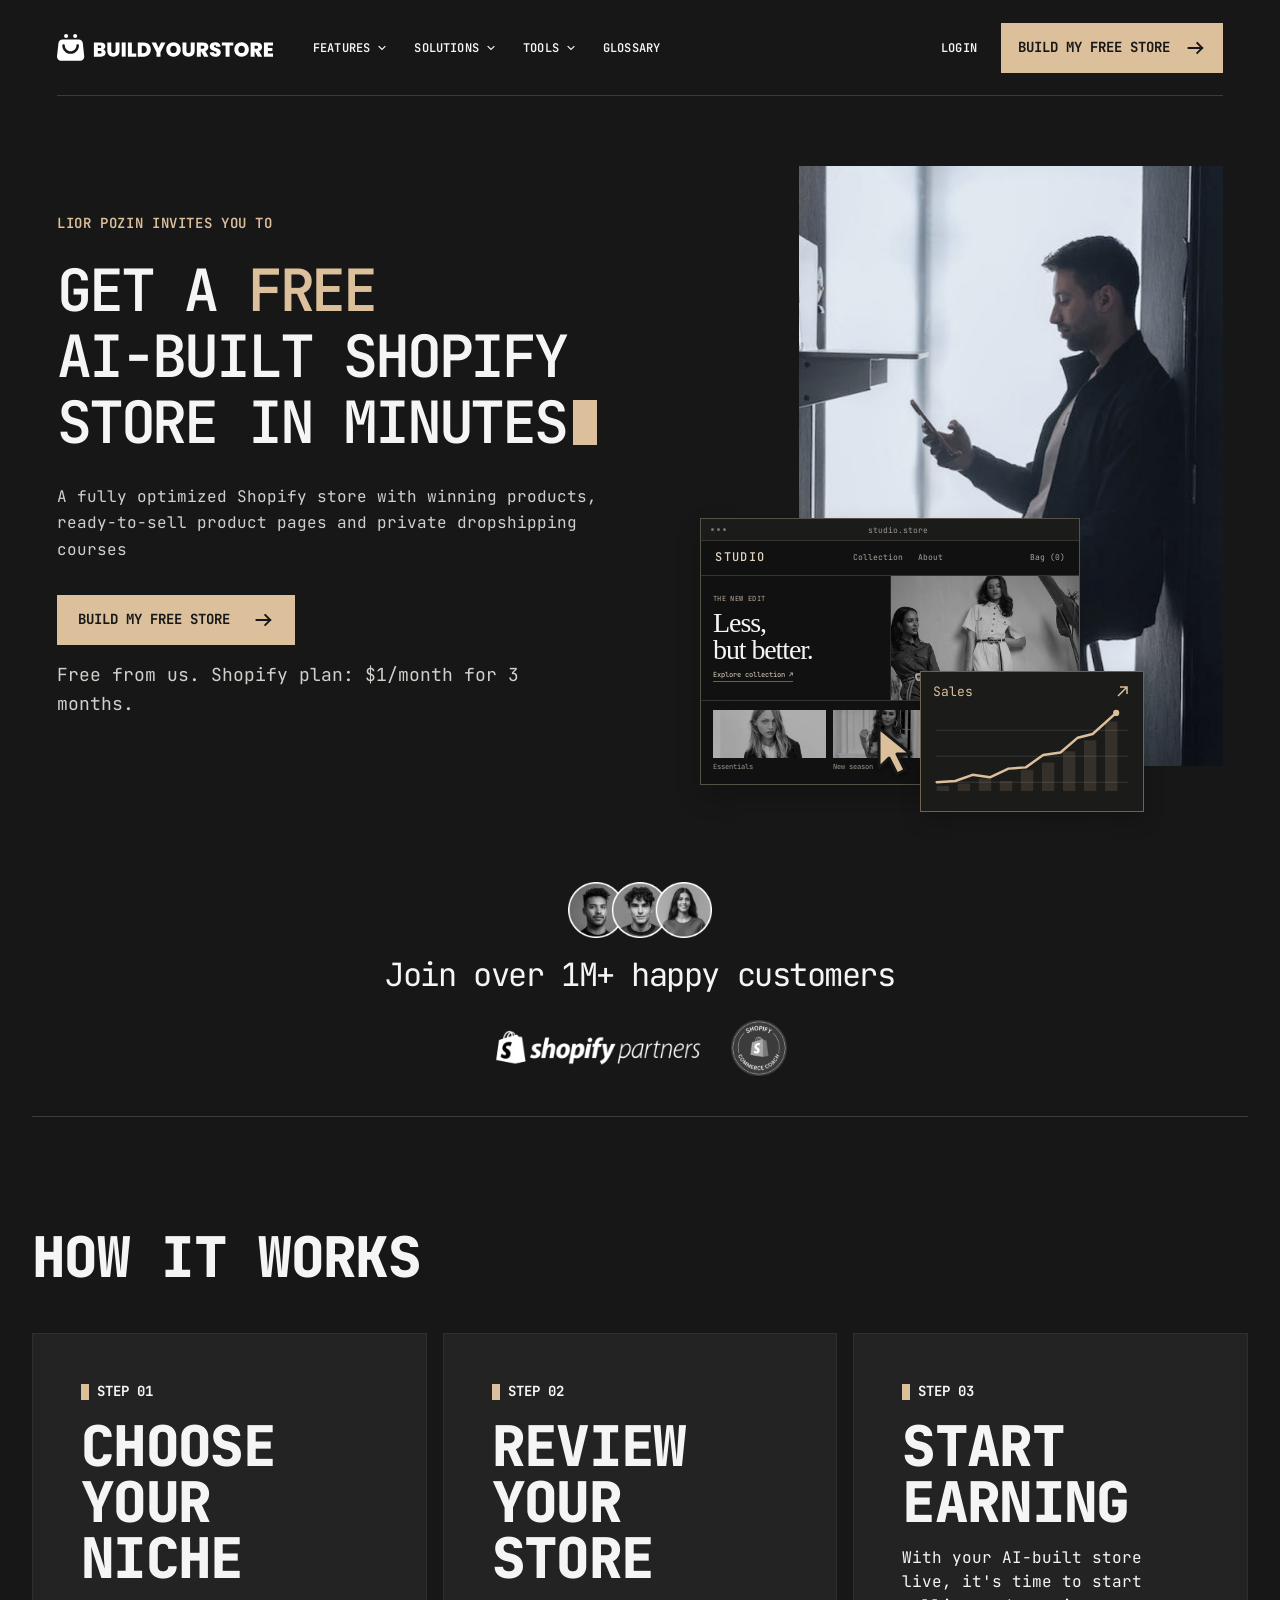
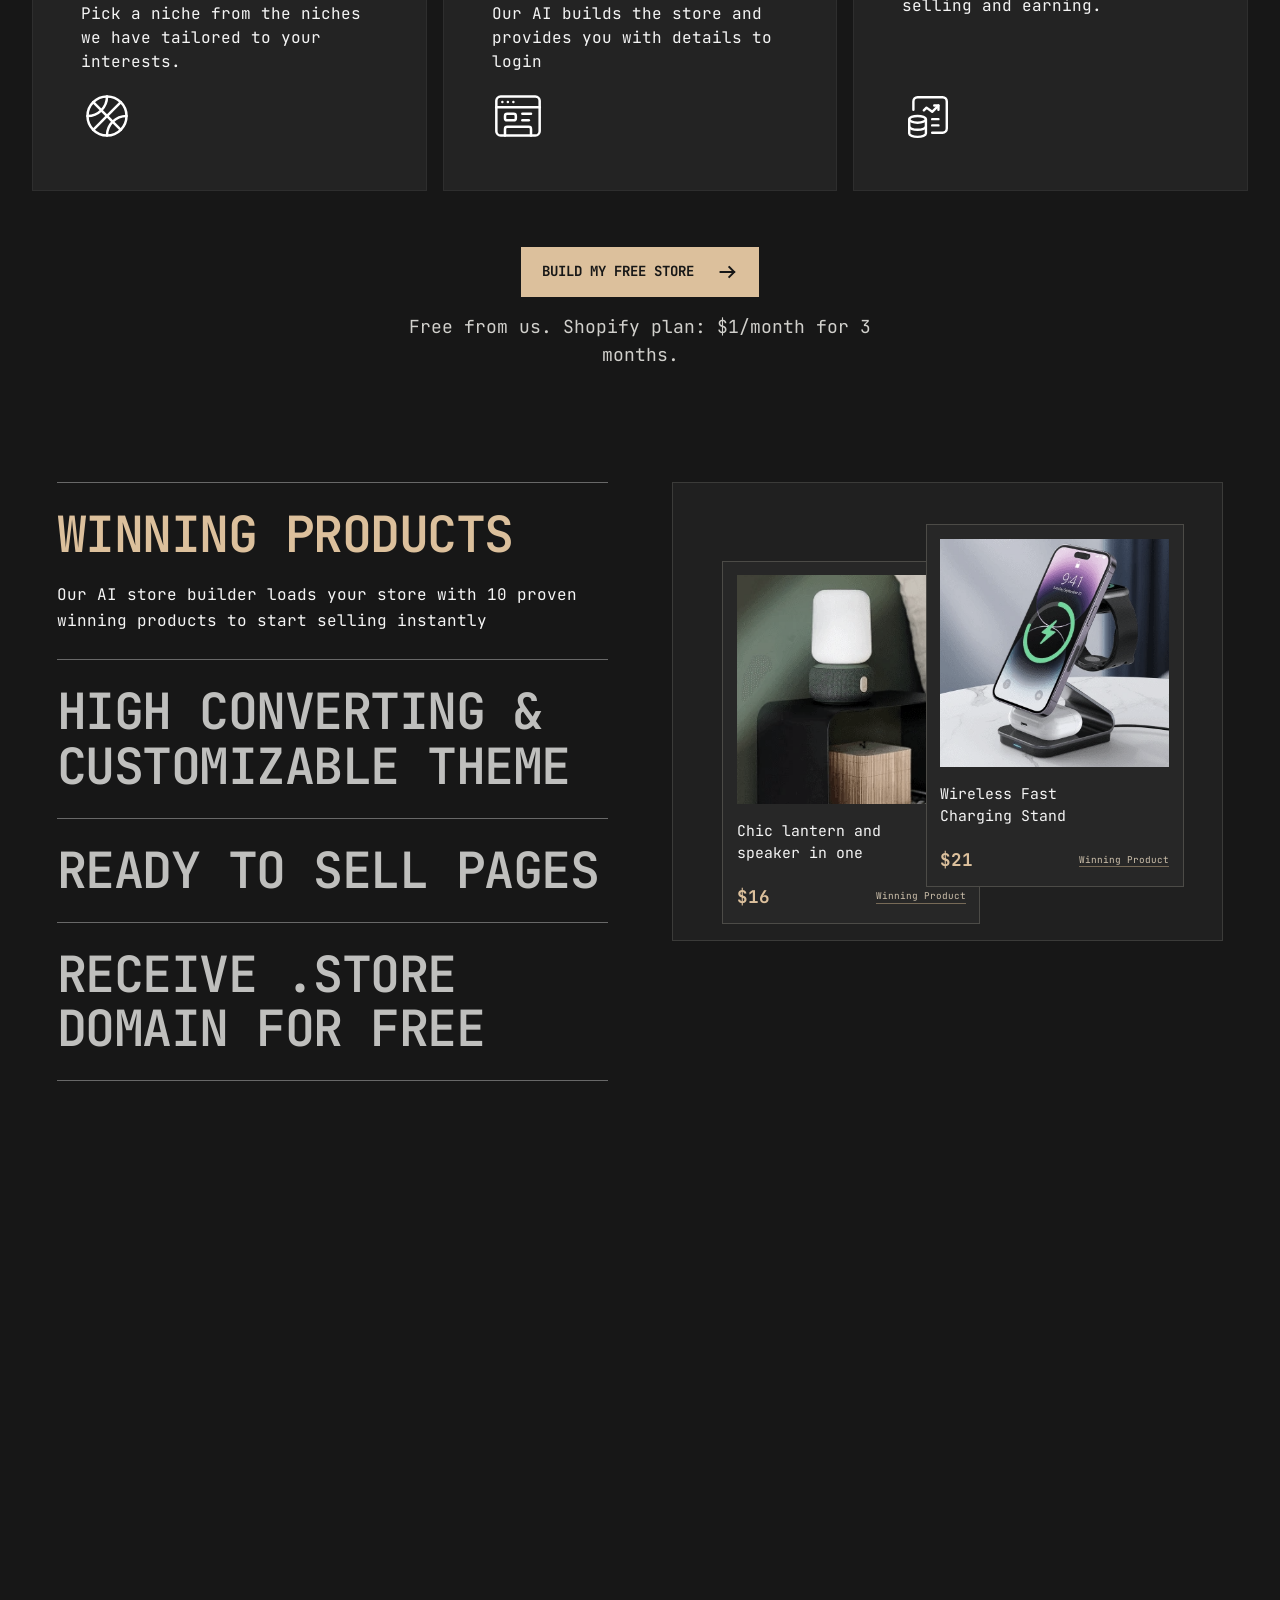
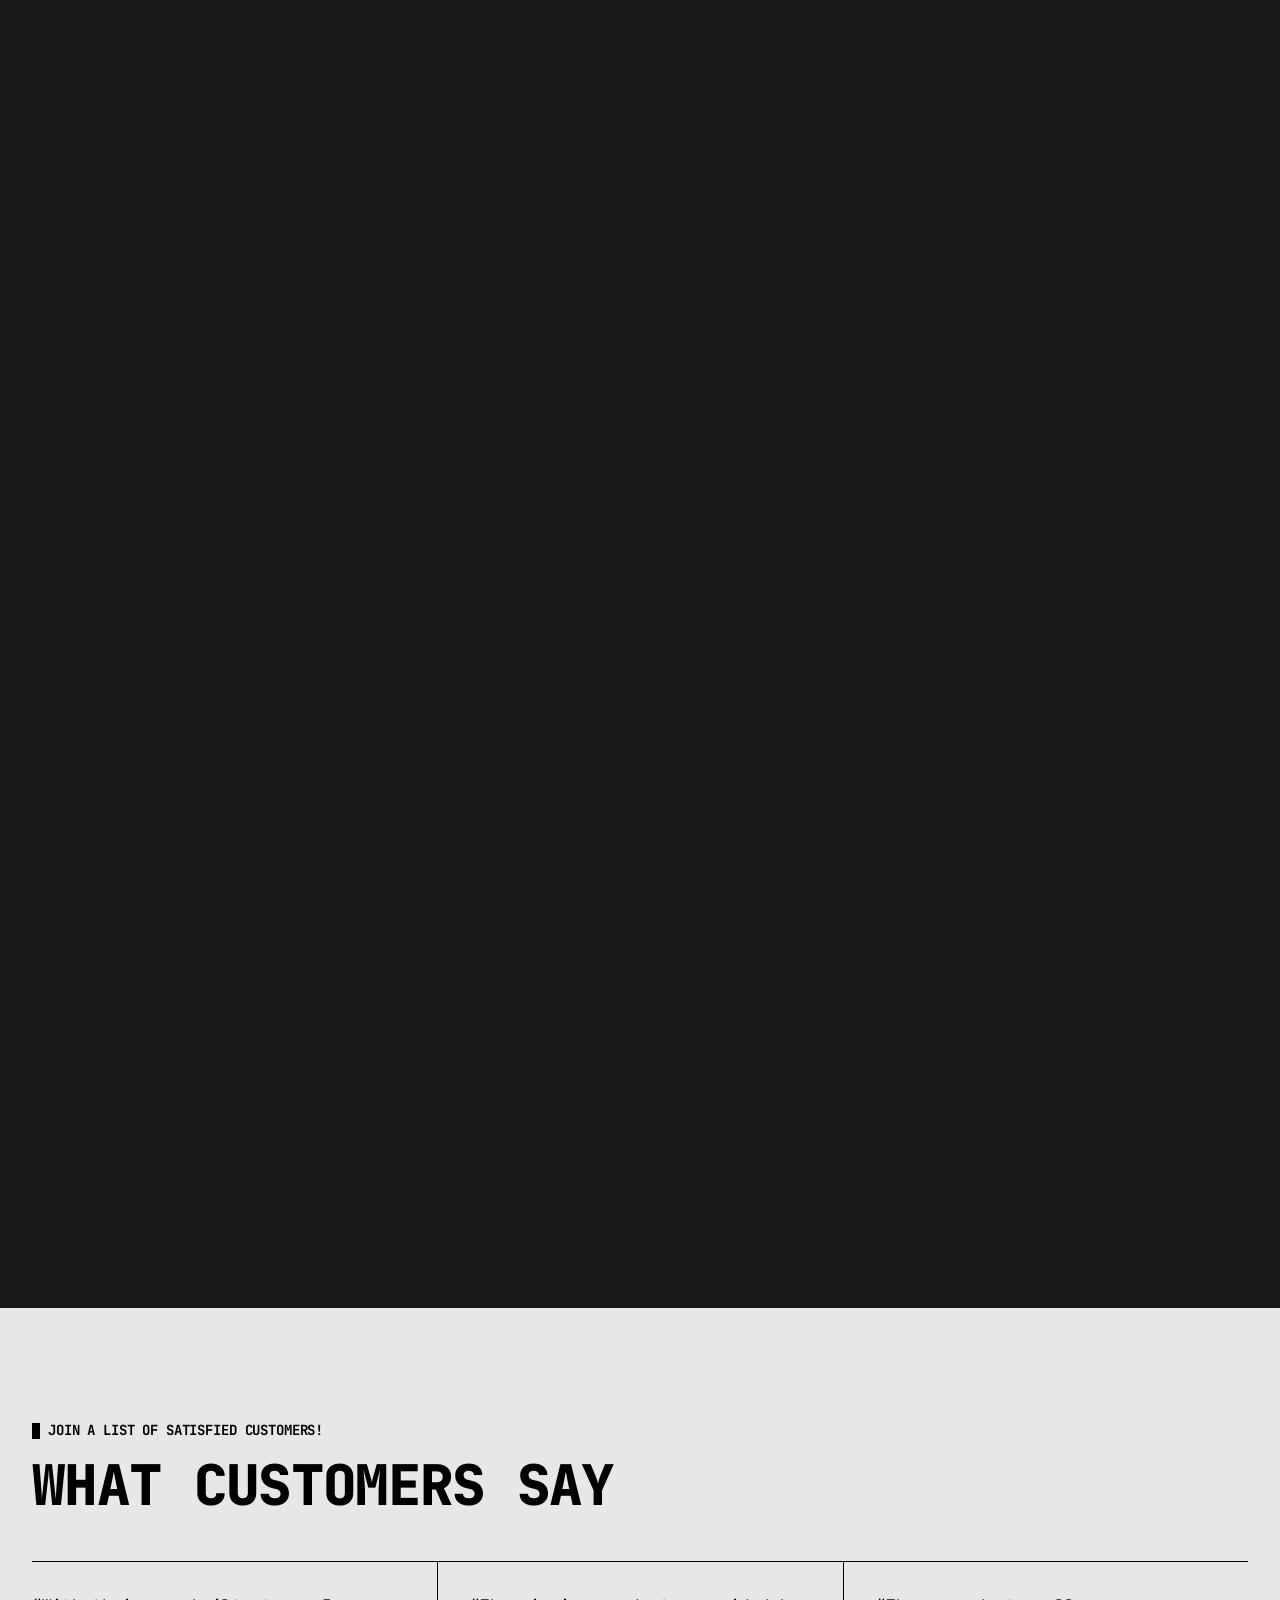
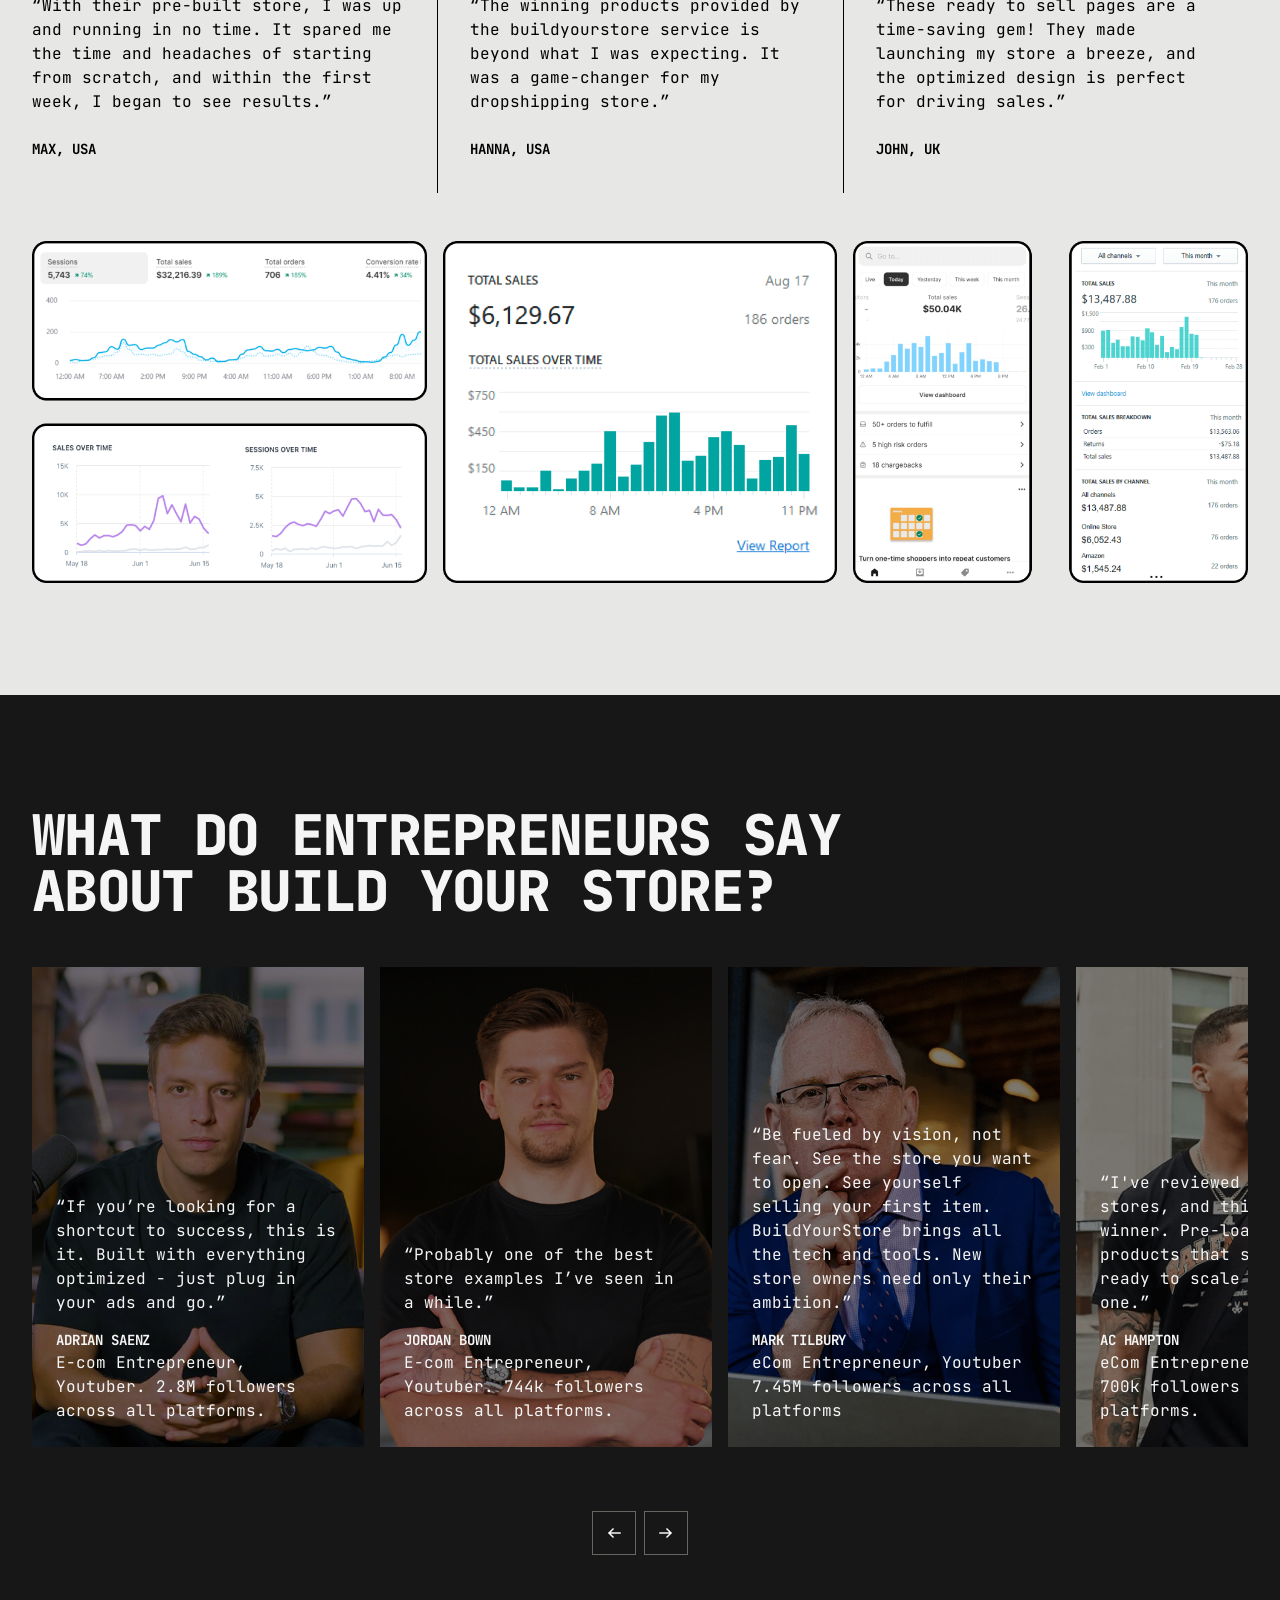
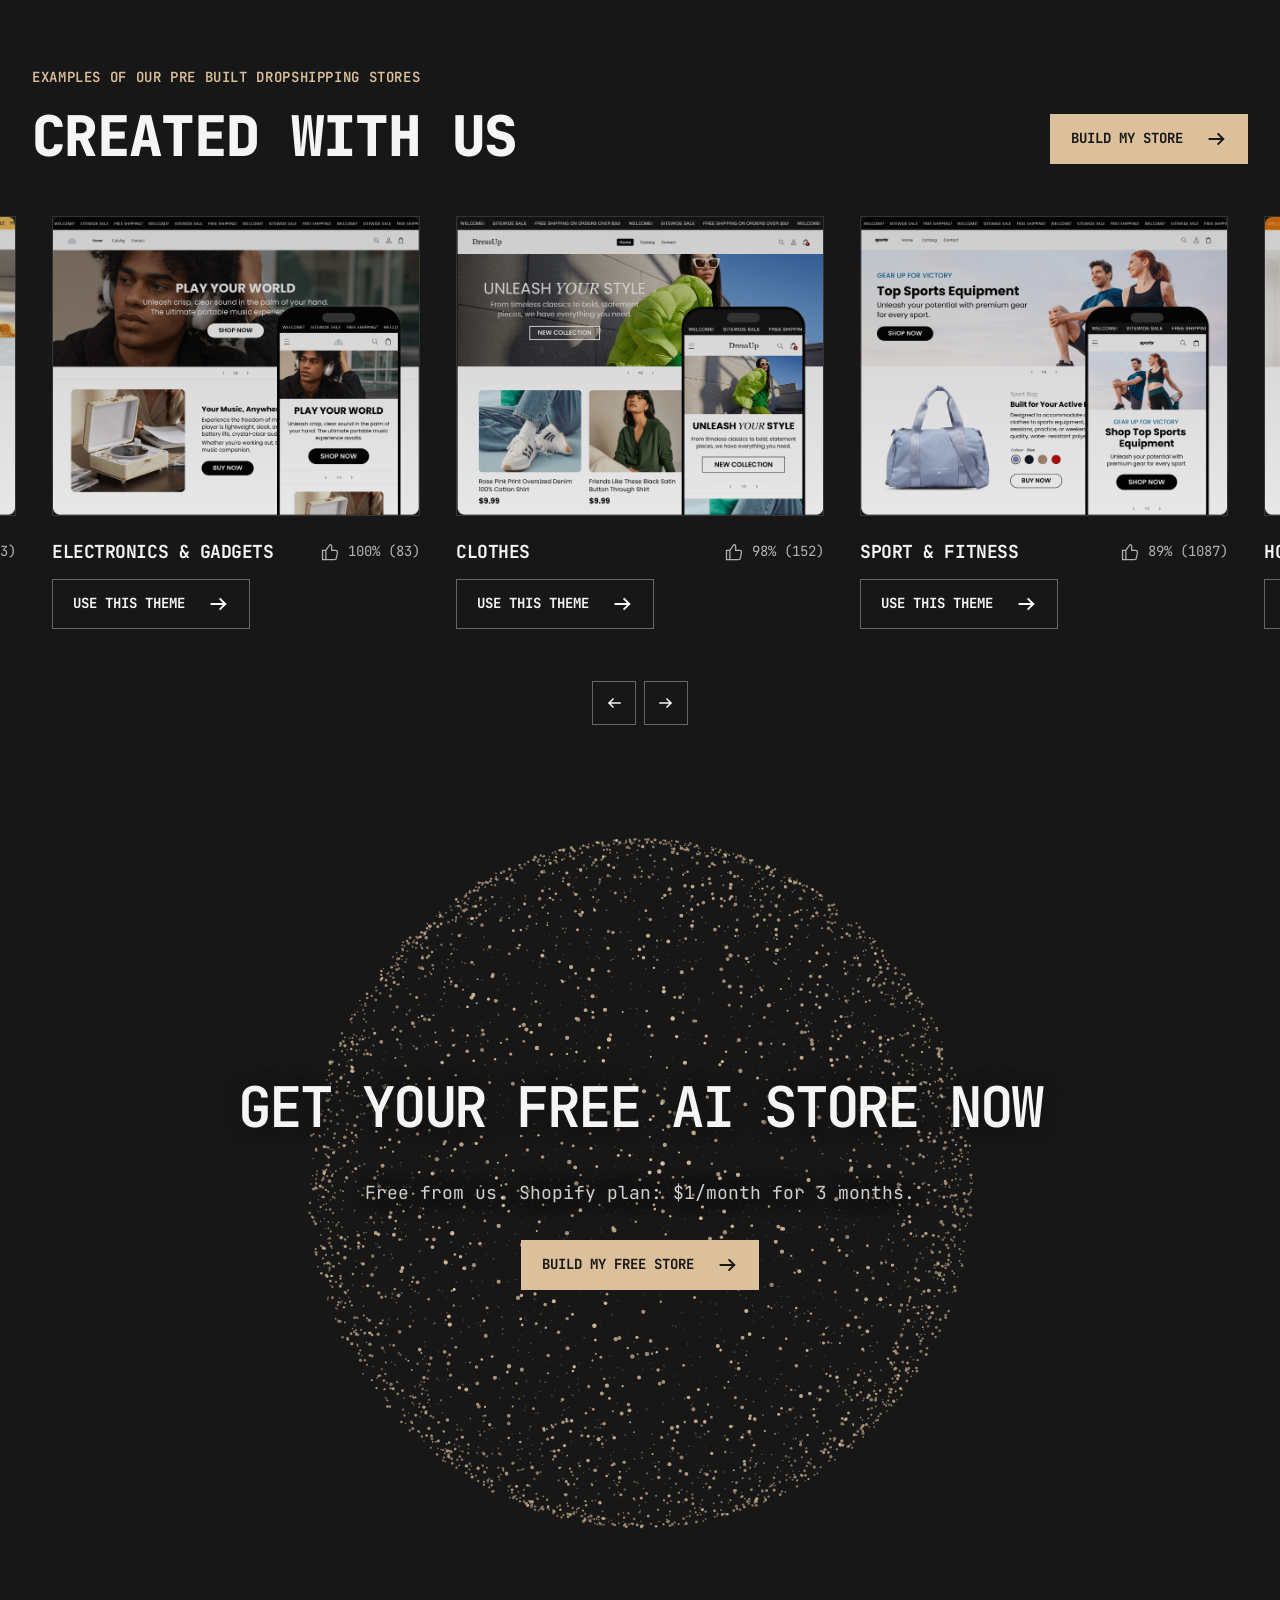
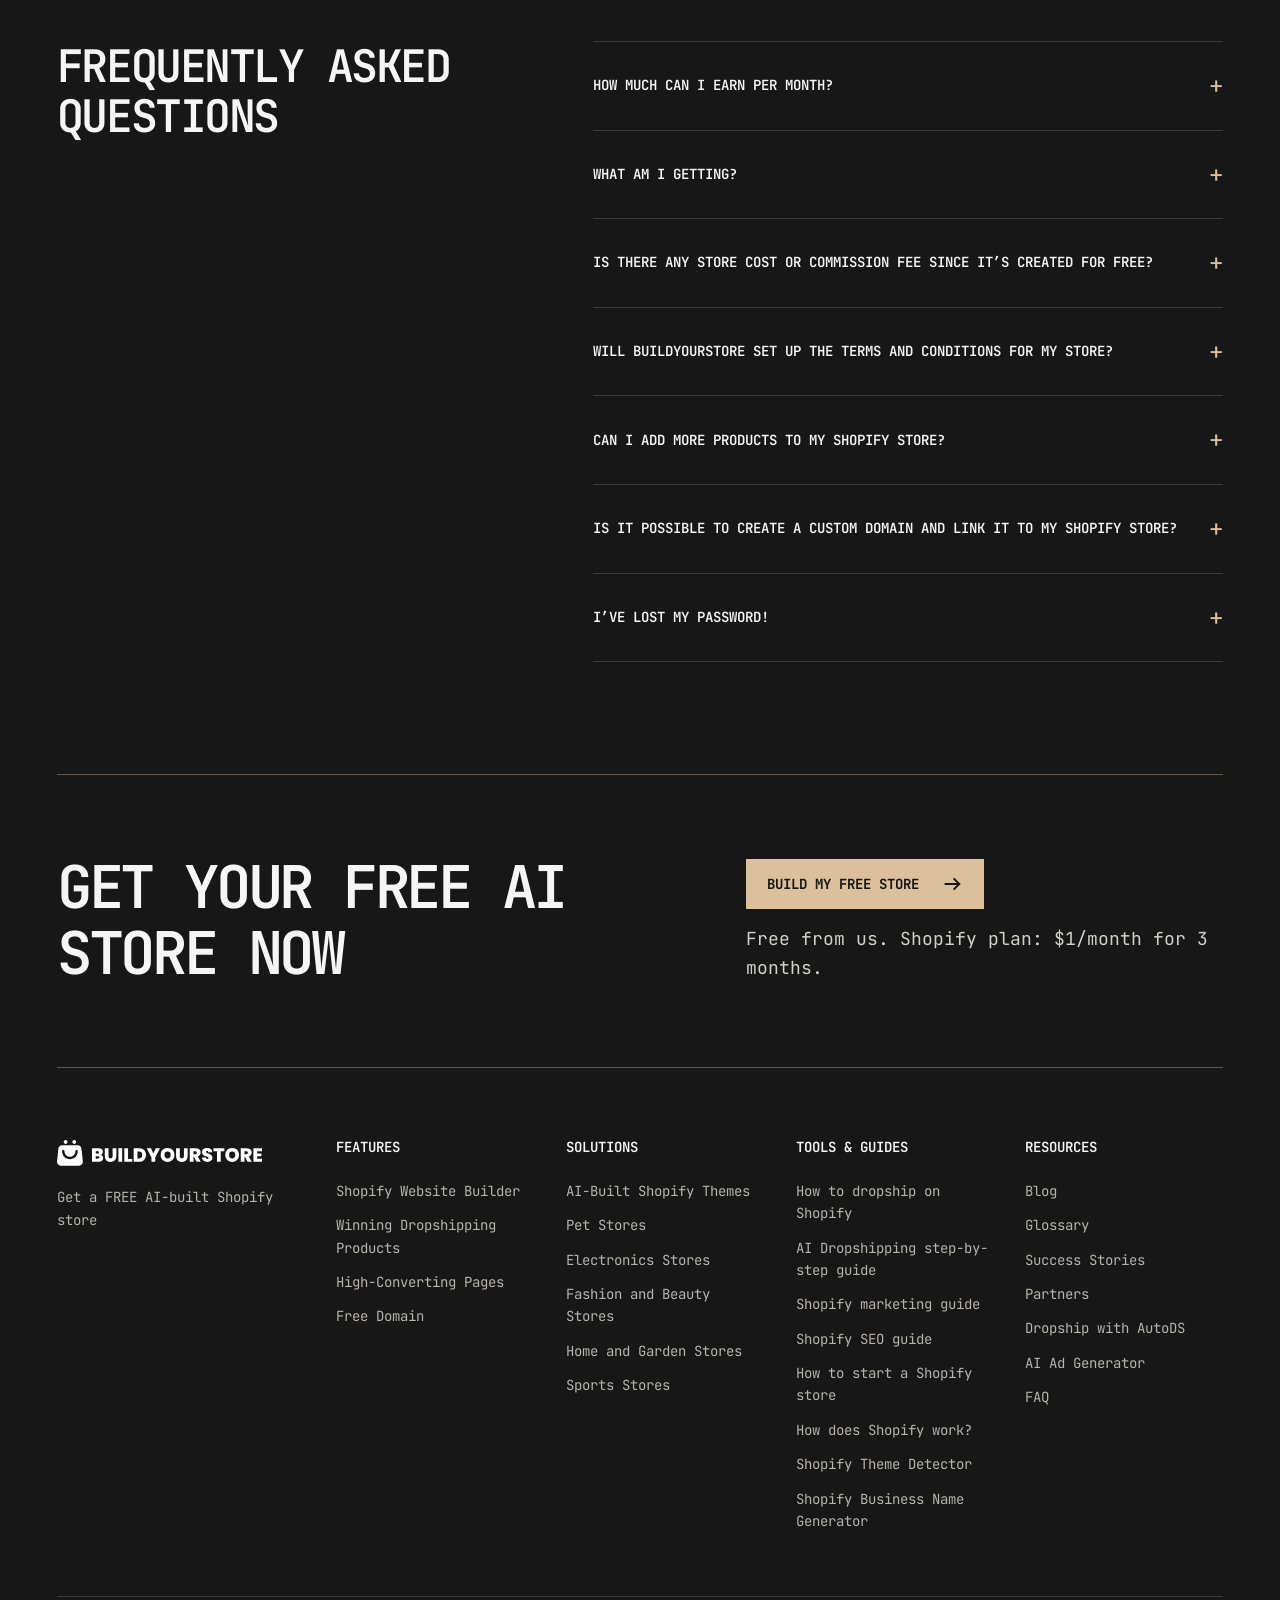
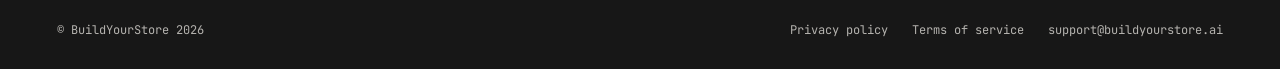
==== commit aaf7b155: "Update landing: mobile and tablet versions Same page as lior-redesign b7aaa95 (one type scale below " ====
--- a/index.html
+++ b/index.html
@@ -1,2 +1,2 @@
 <!doctype html>
-<html lang="en"><head><meta charset="utf-8"><meta name="viewport" content="width=device-width, initial-scale=1"><meta name="color-scheme" content="dark"><title>BYS · A2 — Editorial Features</title><link rel="preconnect" href="https://fonts.googleapis.com"><link rel="preconnect" href="https://fonts.gstatic.com" crossorigin><link href="https://fonts.googleapis.com/css2?family=JetBrains+Mono:wght@400;600;700&display=swap" rel="stylesheet"><link rel="stylesheet" href="landing.css?v=a2-20261119-domain-preview"><script src="content.js?v=a2-20261119-cta4" defer></script><script src="landing.js?v=a2-20261119-domain-preview" defer></script><script src="theme-gallery.js?v=a2-20261119-gallery-cta" defer></script><script src="particle-cta.js?v=a2-20261119-pointer-repel" defer></script></head><body data-concept="a" data-feature-layout="editorial" data-hero-visual="modular-store"></body></html>+<html lang="en"><head><meta charset="utf-8"><meta name="viewport" content="width=device-width, initial-scale=1"><meta name="color-scheme" content="dark"><title>BYS · A2 — Editorial Features</title><link rel="preconnect" href="https://fonts.googleapis.com"><link rel="preconnect" href="https://fonts.gstatic.com" crossorigin><link href="https://fonts.googleapis.com/css2?family=JetBrains+Mono:wght@400;600;700&display=swap" rel="stylesheet"><link rel="stylesheet" href="landing.css?v=a2-20261120-arrows-left"><script src="content.js?v=a2-20261119-cta4" defer></script><script src="landing.js?v=a2-20261120-arrows" defer></script><script src="theme-gallery.js?v=a2-20261120-gallery2" defer></script><script src="particle-cta.js?v=a2-20261120-sphere2" defer></script></head><body data-concept="a" data-feature-layout="editorial" data-hero-visual="modular-store"></body></html>
--- a/landing.css
+++ b/landing.css
@@ -70,7 +70,8 @@
 .hero-product img { width: 100%; height: 100%; object-fit: cover; object-position: top; filter: saturate(.45); }
 .trust { display: flex; align-items: center; justify-content: space-between; gap: 32px; border-block: 1px solid var(--line); padding-block: 26px; }
 .trust-badges,.trust-customers { display: flex; align-items: center; gap: 28px; }
-.partner { width: 210px; height: auto; filter: grayscale(1) brightness(0) invert(1); }
+/* One logo at every width; only its size changes. The "S" stays visible as a dark cut-out. */
+.partner { width: 210px; height: auto; filter: grayscale(1) invert(1) brightness(3); }
 .coach { width: 64px; height: auto; filter: grayscale(1); }
 .avatars { width: 92px; height: auto; filter: grayscale(1); }
 .trust-customers p { font-size: 14px; max-width: 250px; }
@@ -532,6 +533,29 @@
 [data-feature-layout="editorial"] .feature-gallery { min-width: 0; }
 [data-feature-layout="editorial"] .feature-frame { width: 100%; aspect-ratio: 6 / 5; }
 [data-feature-layout="editorial"] .feature-frame[hidden] { display: none; }
+/* Below desktop: no scroll switching. Every feature shows as picture → title → text
+   (Olena 2026-11-20: "має бути картинка, потім текст"). */
+@media (max-width: 1099px) {
+  [data-feature-layout="editorial"] .editorial-feature-stage { grid-template-columns: minmax(0, 1fr); gap: 0; }
+  [data-feature-layout="editorial"] .feature-index,
+  [data-feature-layout="editorial"] .feature-gallery,
+  [data-feature-layout="editorial"] .feature-index-item { display: contents; }
+  [data-feature-layout="editorial"] .feature-frame[hidden],
+  [data-feature-layout="editorial"] .feature-index-item p[hidden] { display: block; }
+  [data-feature-layout="editorial"] .feature-index h2 { margin-top: 24px; font-size: 28px; }
+  [data-feature-layout="editorial"] .feature-index-button,
+  [data-feature-layout="editorial"] .feature-index-button:hover { color: var(--accent); pointer-events: none; }
+  [data-feature-layout="editorial"] .feature-index-item p { margin-top: 16px; }
+  [data-feature-layout="editorial"] .feature-frame:not(:first-child) { margin-top: 56px; }
+  [data-feature-layout="editorial"] .feature-frame:nth-child(1) { order: 0; }
+  [data-feature-layout="editorial"] .feature-index-item:nth-child(1) > * { order: 1; }
+  [data-feature-layout="editorial"] .feature-frame:nth-child(2) { order: 2; }
+  [data-feature-layout="editorial"] .feature-index-item:nth-child(2) > * { order: 3; }
+  [data-feature-layout="editorial"] .feature-frame:nth-child(3) { order: 4; }
+  [data-feature-layout="editorial"] .feature-index-item:nth-child(3) > * { order: 5; }
+  [data-feature-layout="editorial"] .feature-frame:nth-child(4) { order: 6; }
+  [data-feature-layout="editorial"] .feature-index-item:nth-child(4) > * { order: 7; }
+}
 
 /* A2 feature CTA: the supplied black, white-particle sphere composition. */
 [data-feature-layout="editorial"] .editorial-features { padding-bottom: 0; }
@@ -575,6 +599,14 @@
   color: var(--muted);
 }
 .particle-cta-button { margin-top: 32px; }
+/* Phones: a shorter block, the sphere fills the width and the copy sits inside it. */
+@media (max-width: 700px) {
+  .particle-cta { height: 520px; }
+  .particle-cta-content { padding: 0 24px; }
+  .particle-cta-content h2 { font-size: 28px; }
+  .particle-cta-content p { margin-top: 24px; }
+  .particle-cta-button { margin-top: 24px; }
+}
 
 /* A2 desktop: keep the Shopify plan disclosure legible at every CTA placement. */
 @media (min-width: 1100px) {
@@ -595,6 +627,9 @@
     line-height: 1;
     letter-spacing: -.03em;
   }
+}
+/* A2 every width: the colour full-photo card (Olena 2026-11-20: "як на десктопі"). */
+@media all {
   [data-feature-layout="editorial"] .expert-slider { gap: 16px; scrollbar-width: none; }
   [data-feature-layout="editorial"] .expert-slider::-webkit-scrollbar { display: none; }
   [data-feature-layout="editorial"] .expert-card {
@@ -635,6 +670,13 @@
     color: var(--text);
   }
   [data-feature-layout="editorial"] .expert-quote .expert-role { margin-top: 0; color: var(--text); }
+}
+/* Phones and tablets: one card per screen with the next one peeking. */
+@media (max-width: 1099px) {
+  [data-feature-layout="editorial"] .expert-card { flex: 0 0 332px; }
+}
+@media (max-width: 700px) {
+  [data-feature-layout="editorial"] .expert-card { flex: 0 0 85%; height: 440px; }
 }
 
 
@@ -717,6 +759,20 @@
 
 .theme-gallery-heading { display: flex; justify-content: space-between; align-items: flex-end; gap: 40px; }
 .theme-gallery-heading > .button { flex-shrink: 0; }
+/* Phones: the button goes under the heading at full width (it pushed the page wider). */
+@media (max-width: 700px) {
+  .theme-gallery-heading { flex-direction: column; align-items: stretch; gap: 24px; }
+  /* Same heading size as the other sections on phones; the next cards peek at both edges. */
+  .theme-gallery .section-heading h2 { font-size: 32px; }
+  .theme-gallery .section-heading.wrap { width: min(100% - 48px, 1376px); }
+  /* One card (85% of the column) + a slice of the next; arrows under the heading, as in the other sliders. */
+  .theme-gallery { --theme-card-width: calc((100vw - 48px) * .85); display: flex; flex-direction: column; }
+  .theme-gallery .theme-gallery-heading { order: 0; margin-bottom: 32px; }
+  .theme-gallery .theme-controls { order: 3; justify-content: flex-start; width: min(100% - 48px, 1376px); margin: 24px auto 0; }
+  /* Hide the previous card's sliver in the left gutter: only the next card peeks. */
+  .theme-gallery .theme-viewport { order: 2; clip-path: inset(-8px -8px -8px 24px); }
+  .theme-track { gap: 16px; }
+}
 
 /* A2: restore the light editorial customer proof section. */
 @media (min-width: 1100px) {
@@ -755,7 +811,7 @@
   [data-feature-layout="editorial"] .trust-customers p { max-width: none; font-size: 32px; line-height: 1.3; letter-spacing: -.045em; }
   [data-feature-layout="editorial"] .trust .avatars { width: 144px; }
   [data-feature-layout="editorial"] .trust-badges { justify-content: center; gap: 28px; }
-  [data-feature-layout="editorial"] .trust .partner { width: 210px; filter: grayscale(1) invert(1) brightness(3); }
+  [data-feature-layout="editorial"] .trust .partner { width: 210px; }
   [data-feature-layout="editorial"] .trust .coach { width: 56px; }
 }
 
@@ -772,6 +828,19 @@
   width: 400px;
   height: 284px;
   pointer-events: none;
+}
+/* Below desktop: pinned to the portrait's bottom-left and scaled to its width
+   (--fit is set in landing.js), so it never spills onto the trust row. */
+@media (max-width: 1099px) {
+  [data-hero-visual="modular-store"] .hero-composition {
+    left: 0;
+    top: auto;
+    bottom: 12px;
+    transform-origin: 0 100%;
+    transform: scale(var(--fit, 1));
+  }
+  /* Same photo treatment as desktop. */
+  [data-concept="a"] .hero-art .portrait { filter: none; }
 }
 .hero-black-store { position: relative; width: 380px; background: #111; border: 1px solid #555148; color: #f5f5f5; box-shadow: 0 12px 24px #0003; }
 .hero-store-browser { height: 22px; display: flex; justify-content: space-between; align-items: center; padding: 0 10px; border-bottom: 1px solid #37342f; background: #1b1b1a; color: #9d9991; font-size: 8px; line-height: 1; }
@@ -812,3 +881,111 @@
 .domain-year-offer { position: absolute; left: 7%; bottom: 12%; display: grid; gap: 1.5cqw; padding: 2.7cqw 3.2cqw; border: 1px solid #776a57; background: #171717; line-height: 1; }
 .domain-year-offer strong { color: #dcc09c; font-size: 6.6cqw; font-weight: 600; letter-spacing: -.04em; }
 .domain-year-offer > span { font-size: 2.1cqw; line-height: 1.3; letter-spacing: .02em; }
+
+/* A2 phones (Olena 2026-11-20 "роби повністю мобільну версію").
+   Sliders follow liorpozin.com on mobile: one card per view, arrows by the heading. */
+.customers .slider-controls { display: none; }
+@media (max-width: 700px) {
+  /* Hero photo lines up with the text column. */
+  /* Shorter photo + smaller store card (Olena 2026-11-20: "зменшену композицію"). */
+  [data-concept="a"] .hero-art { width: 100%; margin-left: 0; aspect-ratio: 1.3; }
+  /* The card hangs below the photo so Lior's phone stays visible (Olena 2026-11-20). */
+  [data-hero-visual="modular-store"] .hero-composition { bottom: -56px; }
+  [data-concept="a"] .hero-art { margin-bottom: 72px; }
+
+  /* How it works: icon left, text right. */
+  [data-feature-layout="editorial"] .step {
+    display: grid; grid-template-columns: 52px minmax(0, 1fr); grid-template-areas: "icon num" "icon title" "icon text";
+    column-gap: 20px; row-gap: 12px; align-content: start; min-height: 0; padding: 24px 0 0;
+  }
+  [data-feature-layout="editorial"] .step-top { grid-area: num; }
+  [data-feature-layout="editorial"] .step h3 { grid-area: title; margin: 0; font-size: 24px; }
+  /* Item titles (features, steps) 24px under the 32px section headings (Olena: "дуже великі заголовки"). */
+  [data-feature-layout="editorial"] .feature-index h2 { font-size: 24px; }
+  .particle-cta-content h2 { font-size: 32px; }
+  [data-feature-layout="editorial"] .step p { grid-area: text; margin: 0; font-size: 16px; }
+  [data-feature-layout="editorial"] .step-icon { grid-area: icon; width: 52px; height: 52px; margin: 0; align-self: start; }
+
+  /* Customers: one review per view with arrows; review screenshots swipe sideways. */
+  .customers .slider-controls { display: flex; }
+  .customer-quotes { display: flex; gap: 16px; overflow-x: auto; scroll-snap-type: x mandatory; scrollbar-width: none; }
+  .customer-quotes::-webkit-scrollbar,.customer-shots::-webkit-scrollbar { display: none; }
+  .customer-quotes figure,.customer-quotes figure + figure { flex: 0 0 100%; scroll-snap-align: start; border-left: 0; padding: 24px 0 0; }
+  .customer-quotes blockquote { font-size: 16px; }
+  .customer-shots { display: flex; gap: 16px; overflow-x: auto; scroll-snap-type: x mandatory; scrollbar-width: none; align-items: start; }
+  .customer-shots img { flex: 0 0 85%; min-width: 0; scroll-snap-align: start; filter: none; }
+}
+/* Below desktop the features end with the same space as the other sections (Olena: "приплюснута"). */
+@media (max-width: 1099px) {
+  [data-feature-layout="editorial"] .editorial-features { padding-bottom: 64px; }
+}
+
+/* A2 phones and tablets — one type scale for the whole page (Olena 2026-11-20, agreed scale).
+   Phones (≤700):
+   5 styles, 4 sizes: Heading 28/600 (H1 + section headings) · Item title 20/600 (Olena: "ще менші") ·
+   Body 16/400 · Label 16/600 (buttons, names, FAQ questions) · Small 14/400 (secondary text).
+   Tablets (701–1099) use exactly the same sizes (Olena 2026-11-20).
+   Illustration labels inside the artboards are exempt. */
+body[data-concept] { --type-heading: 28px; --type-item: 20px; }
+@media (max-width: 1099px) {
+  body[data-concept] main h1,
+  body[data-concept] main h2,
+  body[data-concept] .theme-gallery .section-heading h2,
+  body[data-concept] .particle-cta-content h2 { font-size: var(--type-heading); font-weight: 600; line-height: 1.12; }
+  body[data-concept] .feature-index h2,
+  body[data-concept] .step h3 { font-size: var(--type-item); font-weight: 600; line-height: 1.2; }
+  body[data-concept] .step p,
+  body[data-concept] .feature-index-item p,
+  body[data-concept] .hero-description,
+  body[data-concept] .customer-quotes blockquote,
+  body[data-concept] .faq-answer p,
+  body[data-concept] .particle-cta-content p { font-size: 16px; font-weight: 400; }
+  body[data-concept] .button,
+  body[data-concept] .expert-quote h3,
+  body[data-concept] .theme-gallery .store-meta h3,
+  body[data-concept] .faq summary,
+  body[data-concept] .site-footer h3 { font-size: 16px; font-weight: 600; }
+  body[data-concept] .eyebrow,
+  body[data-concept] .cta-note,
+  body[data-concept] .trust-customers p,
+  body[data-concept] .step-number,
+  body[data-concept] .customer-quotes figcaption,
+  body[data-concept] .store-rating,
+  body[data-concept] .site-footer a,
+  body[data-concept] .desktop-nav summary,
+  body[data-concept] .desktop-nav > a,
+  body[data-concept] .header-actions .login,
+  body[data-concept] .site-footer p { font-size: 14px; font-weight: 400; }
+}
+
+/* Tablets: How it works icons sit on one line at the top of each step (they floated at
+   different heights under texts of different length). */
+@media (min-width: 701px) and (max-width: 1099px) {
+  [data-feature-layout="editorial"] .step { display: flex; flex-direction: column; gap: 12px; }
+  [data-feature-layout="editorial"] .step-top { margin: 0; }
+  [data-feature-layout="editorial"] .step h3,
+  [data-feature-layout="editorial"] .step p { margin: 0; }
+  [data-feature-layout="editorial"] .step-icon { order: -1; width: 44px; height: 44px; margin: 0 0 8px; object-fit: contain; }
+}
+
+/* Slider arrows sit under the cards, where the thumb already is (Olena 2026-11-20:
+   "стрілки зверху секції … незручно"). Phones/tablets: left-aligned; desktop: centred. */
+.experts .slider-controls,
+.customers .slider-controls { margin-top: 24px; }
+@media (min-width: 1100px) {
+  .experts .slider-controls { justify-content: center; margin-top: 48px; }
+}
+
+/* Phones/tablets: the sphere's text stays inside the (smaller) sphere. */
+@media (max-width: 1099px) {
+  .particle-cta-content { width: min(72vw, 360px); margin-inline: auto; padding: 0; }
+}
+
+/* Sphere copy stays legible over the gold particles (Olena 2026-11-20: "текст не видно через колір"):
+   a soft halo in the page background colour hides the dots right behind the letters,
+   and below desktop the note uses the main text colour instead of the muted grey. */
+.particle-cta-content h2,
+.particle-cta-content p { text-shadow: 0 0 4px var(--bg), 0 0 10px var(--bg), 0 0 18px var(--bg); }
+@media (max-width: 1099px) {
+  .particle-cta-content p { color: var(--text); }
+}
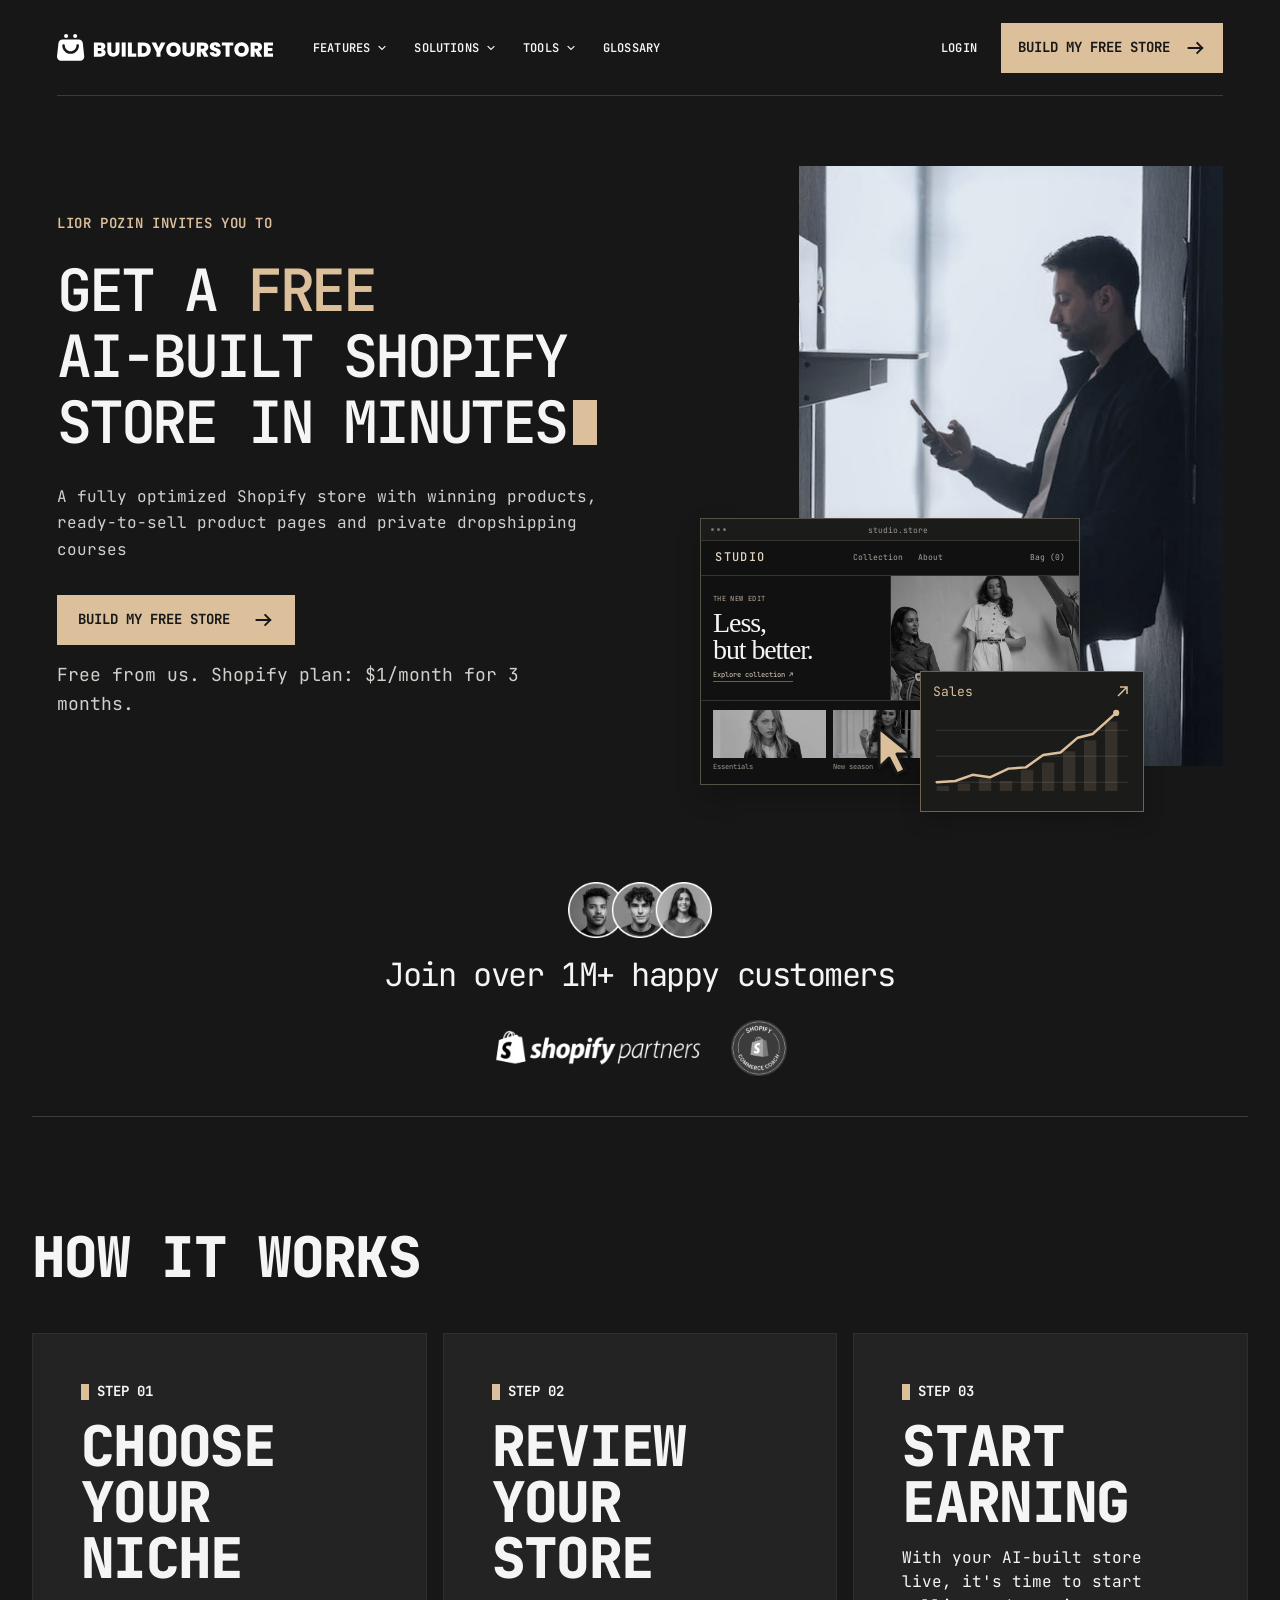
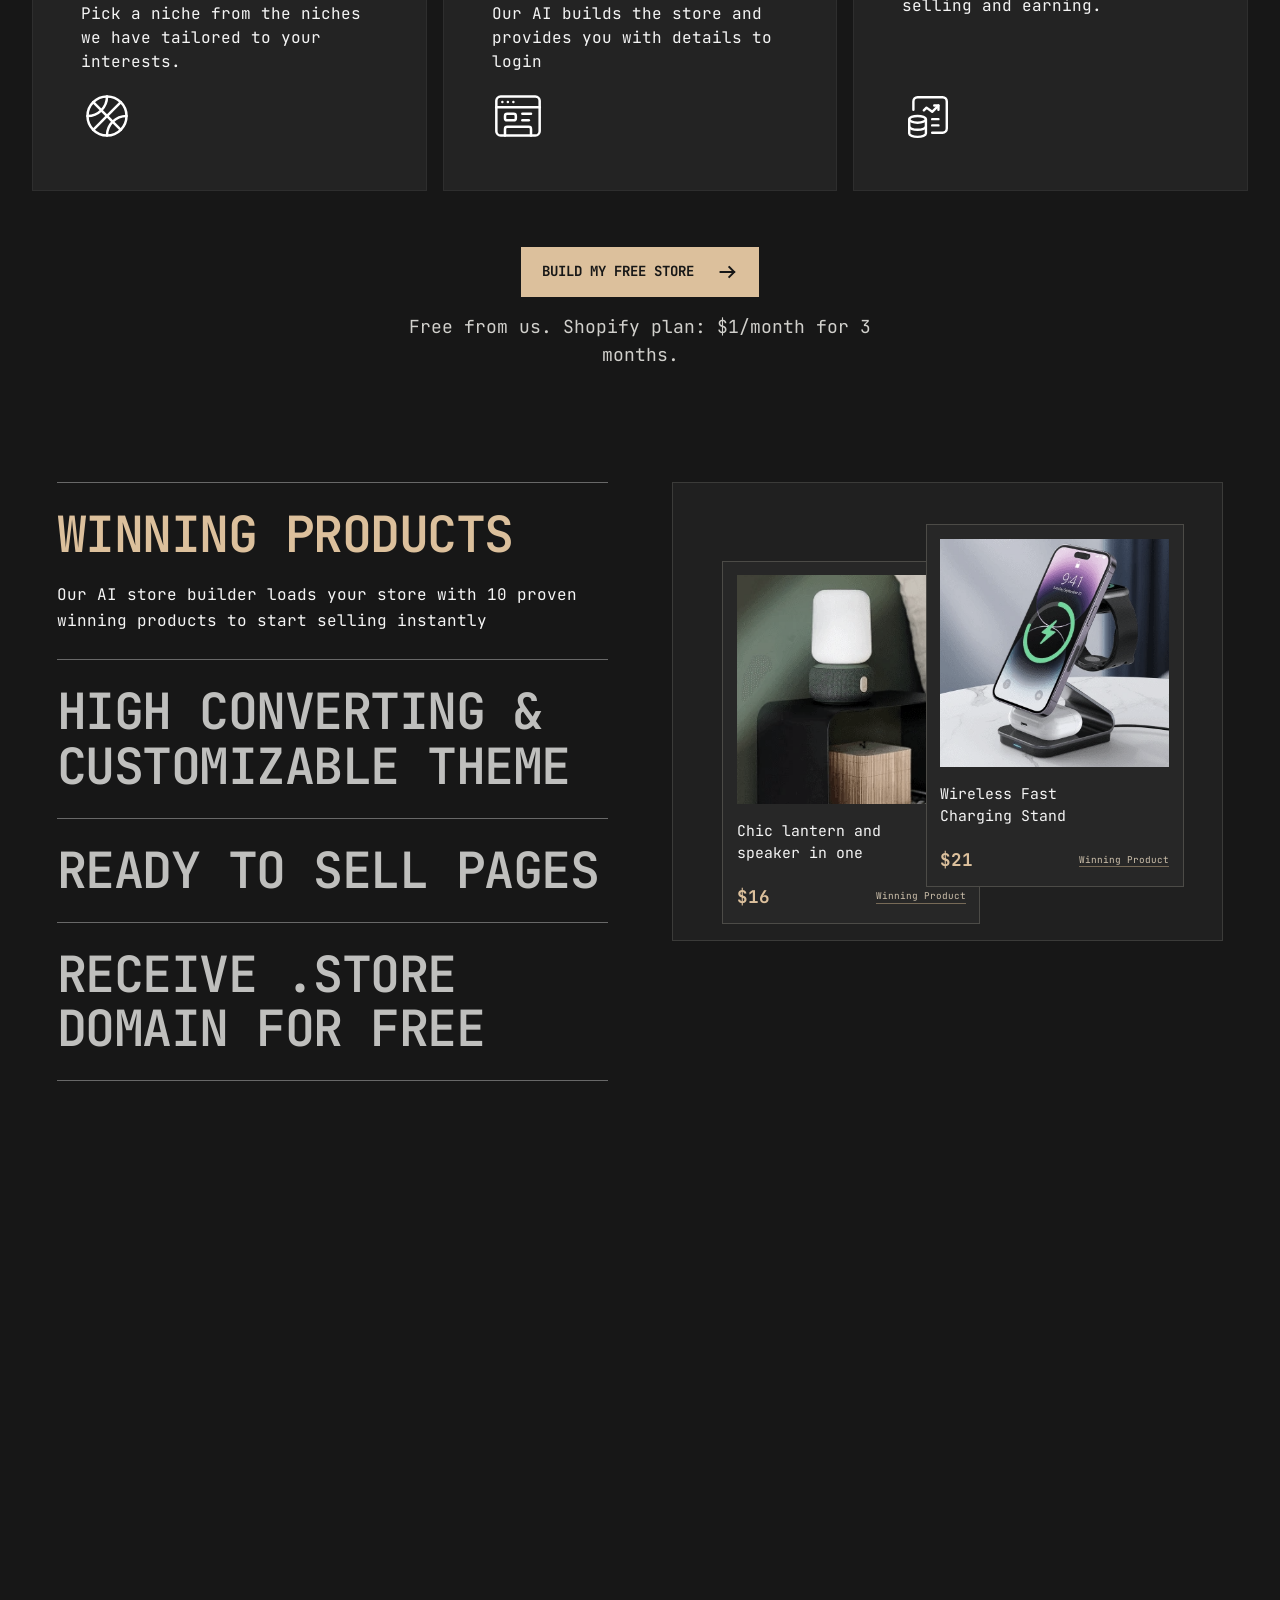
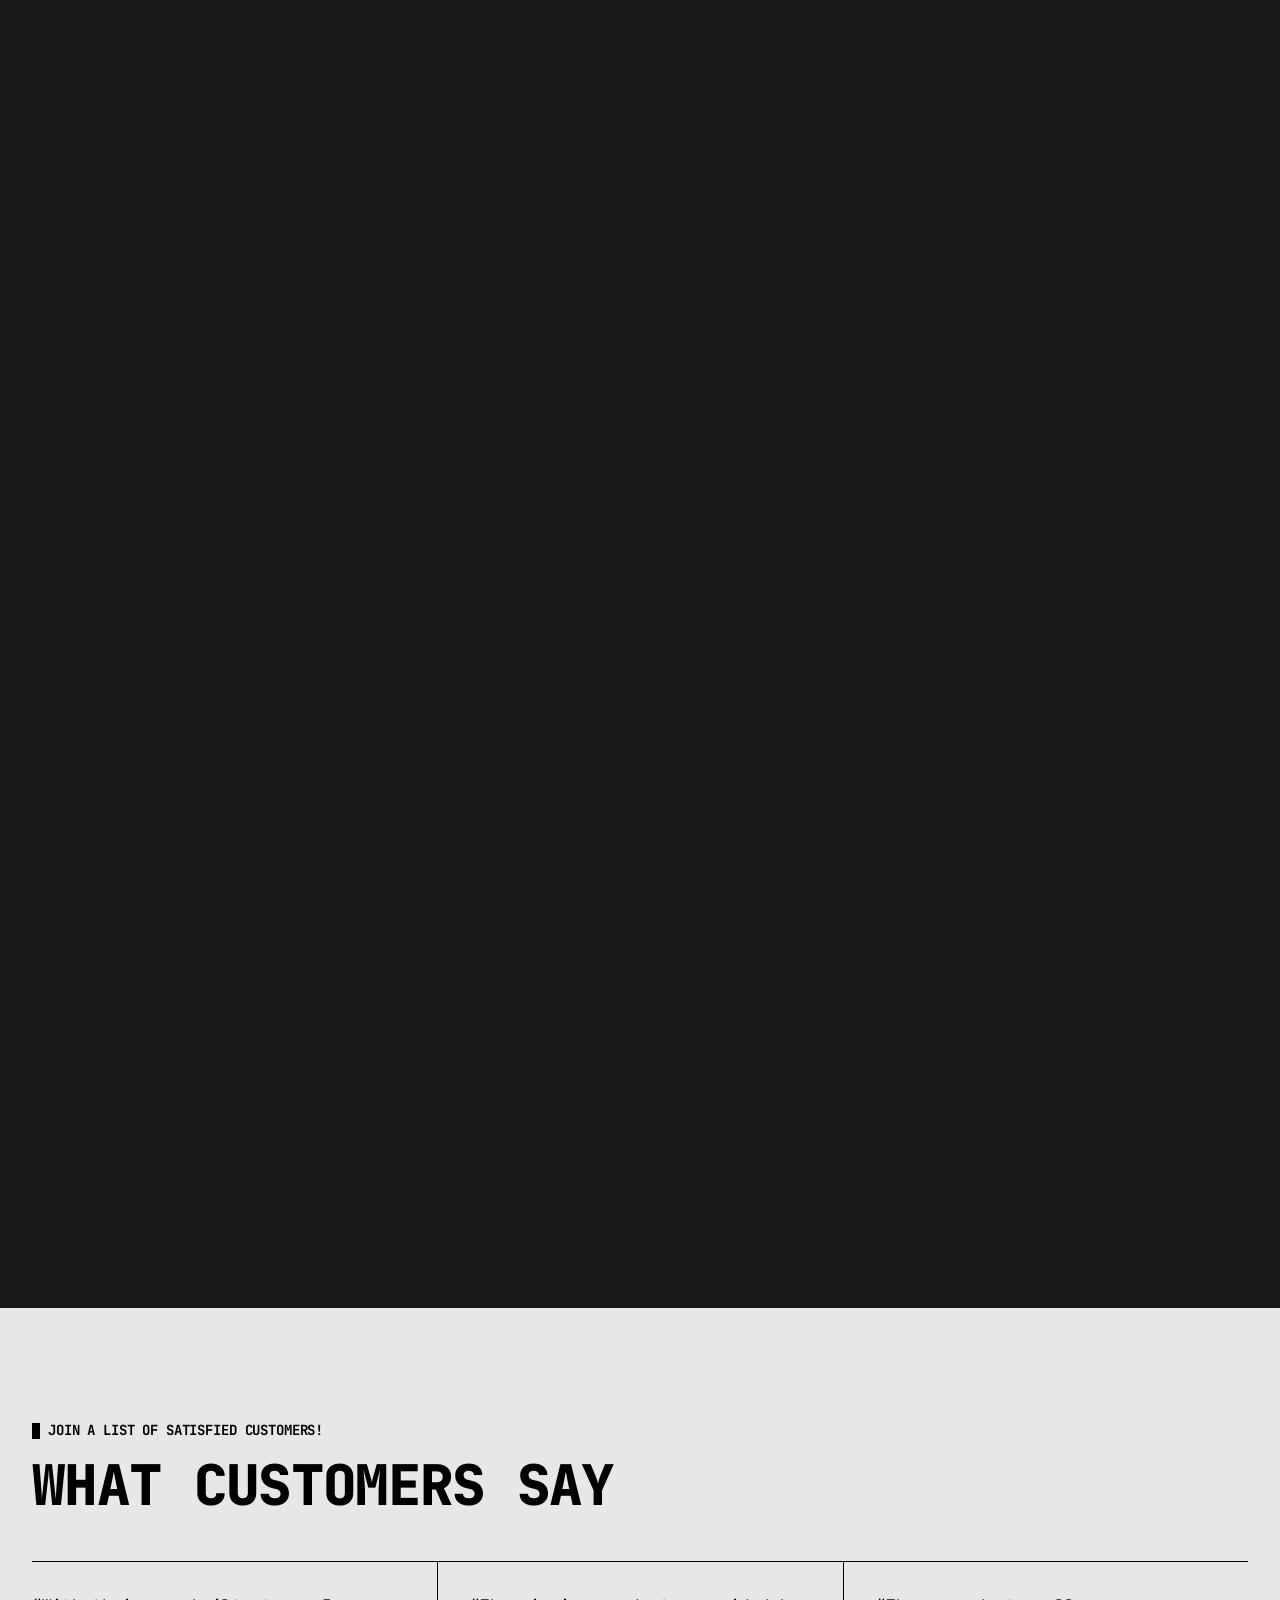
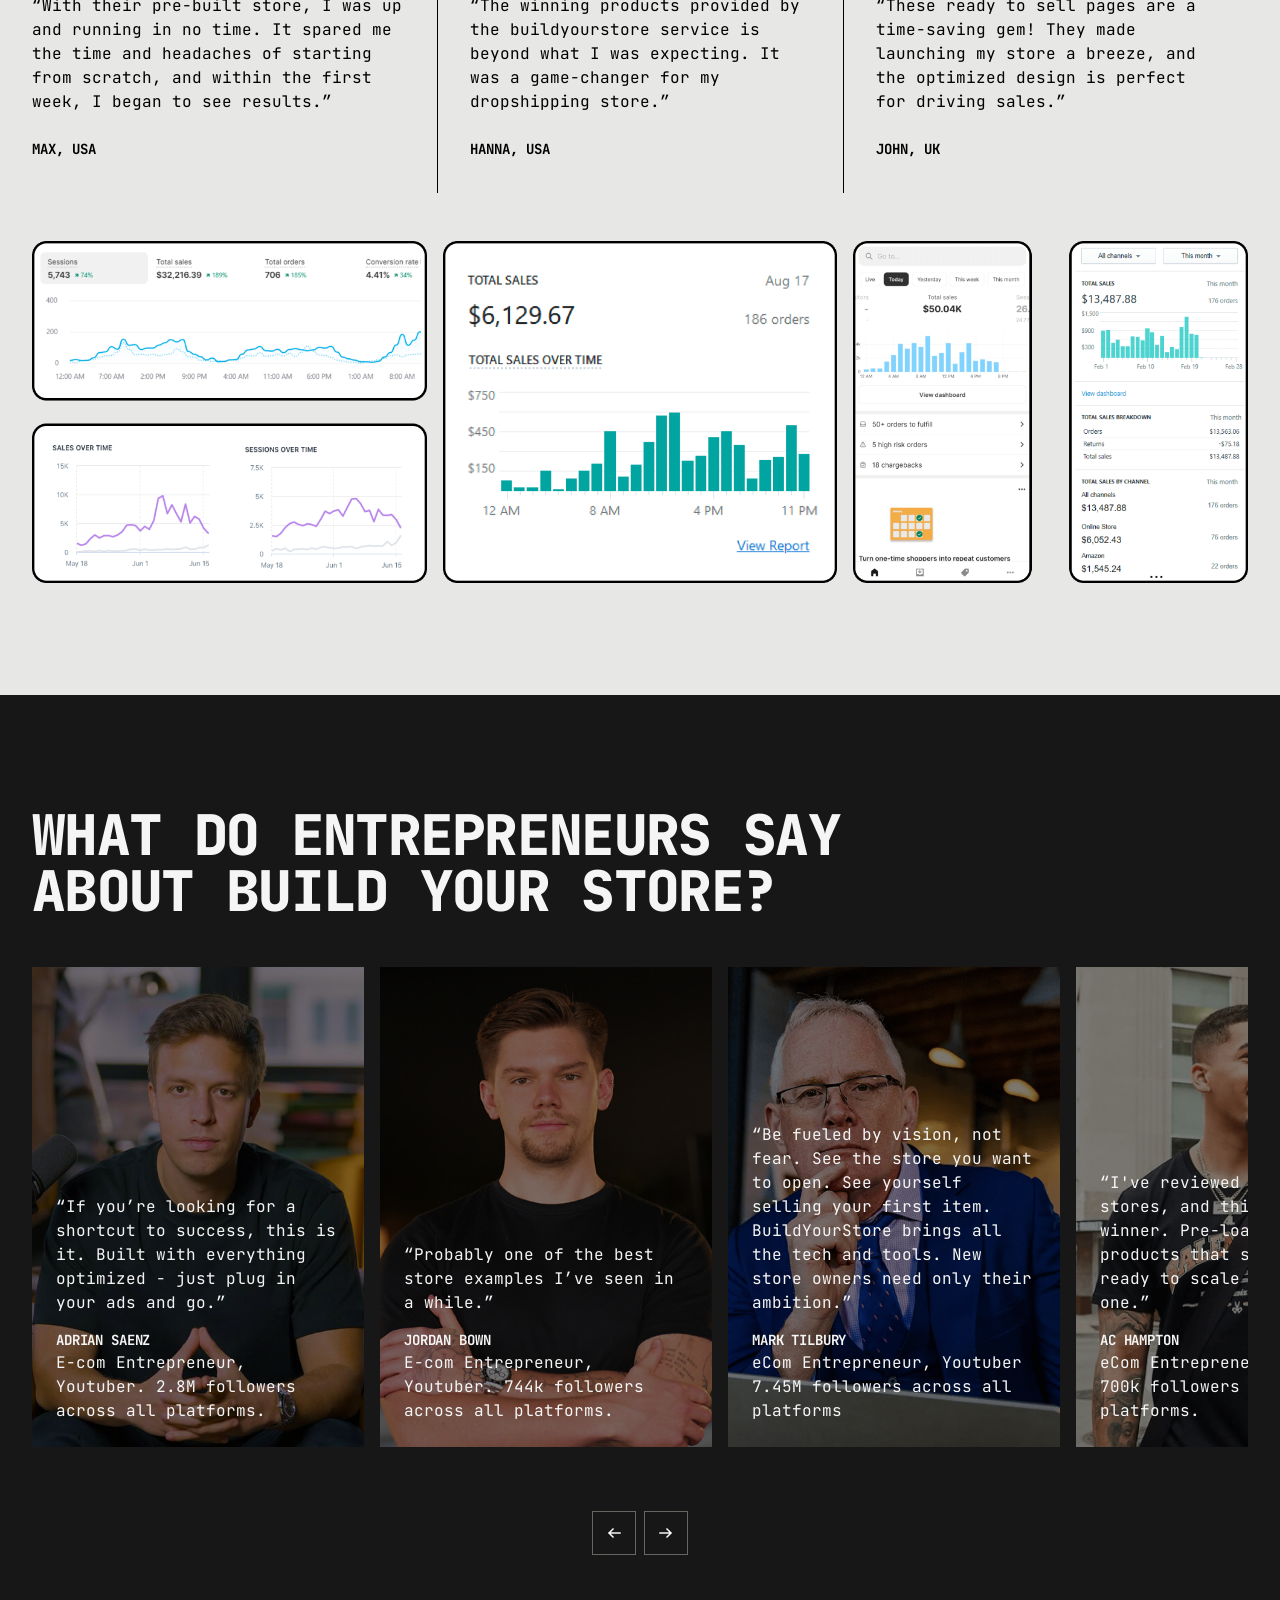
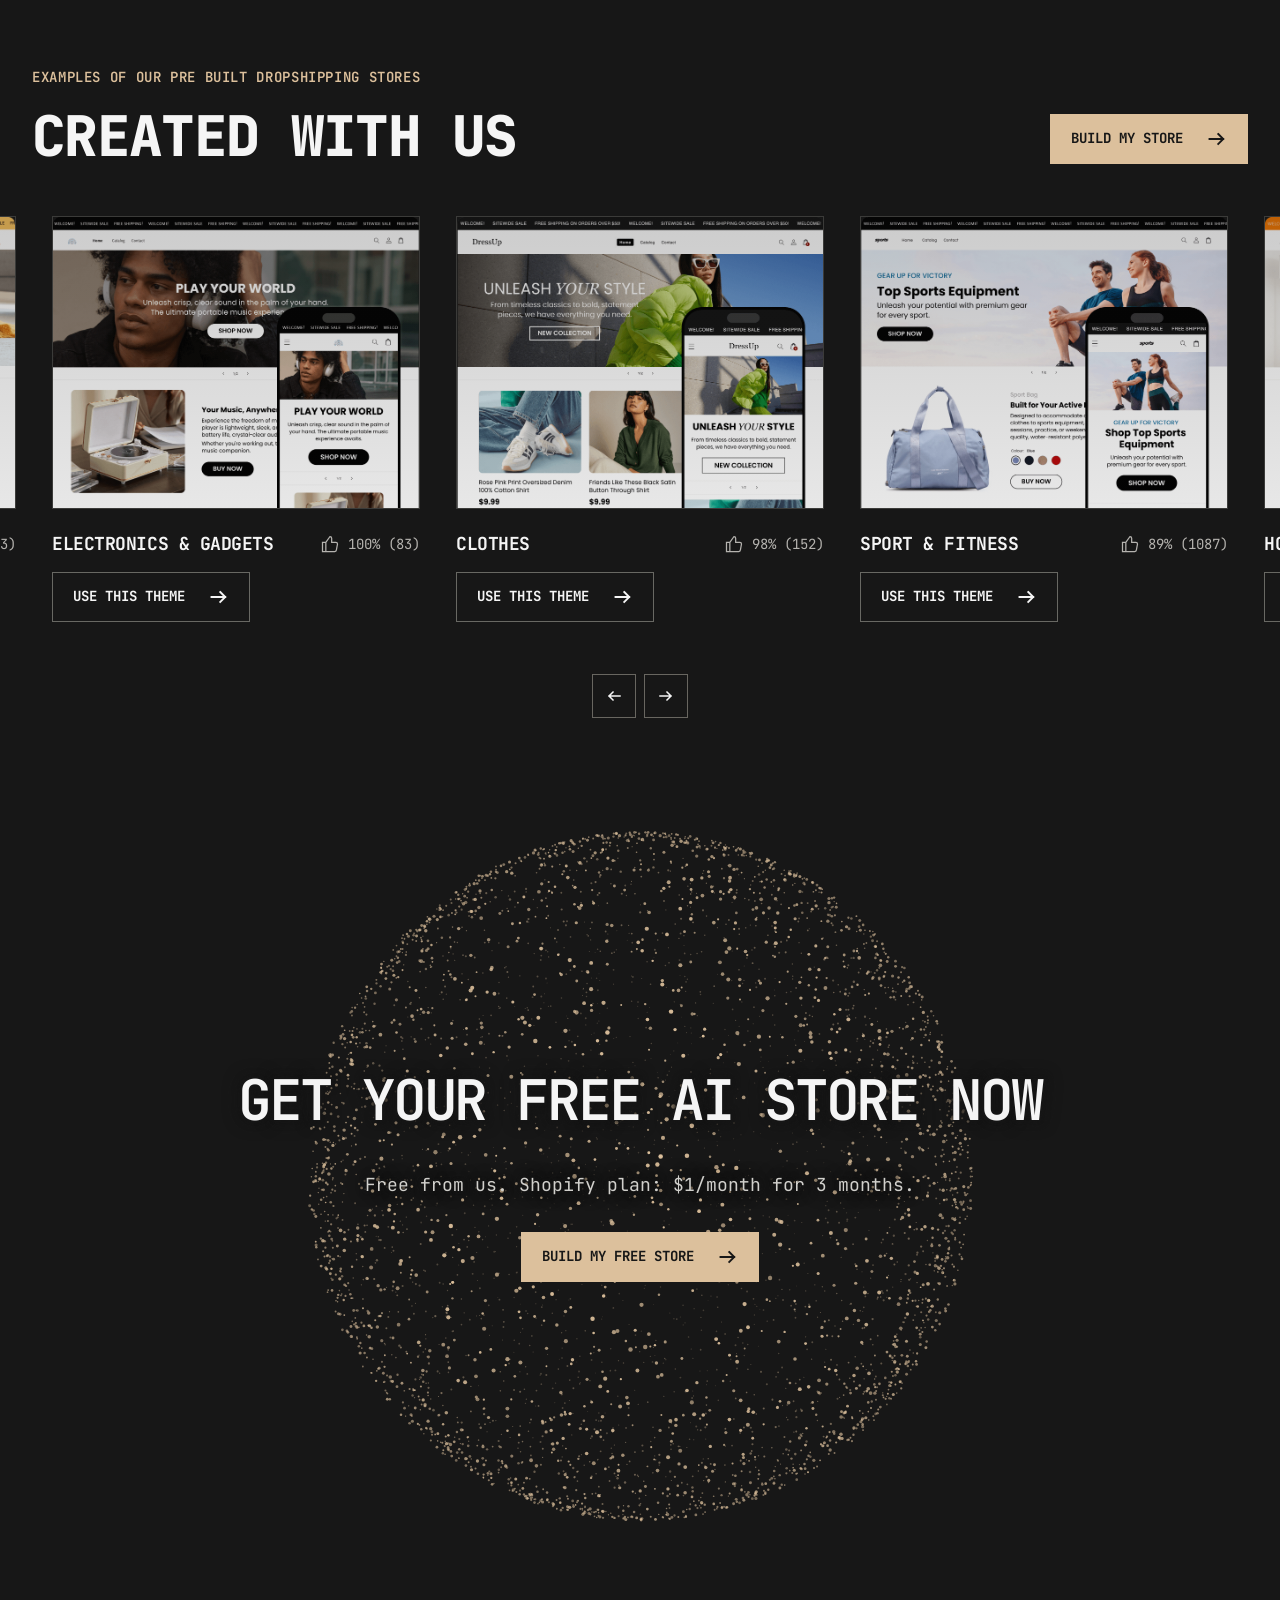
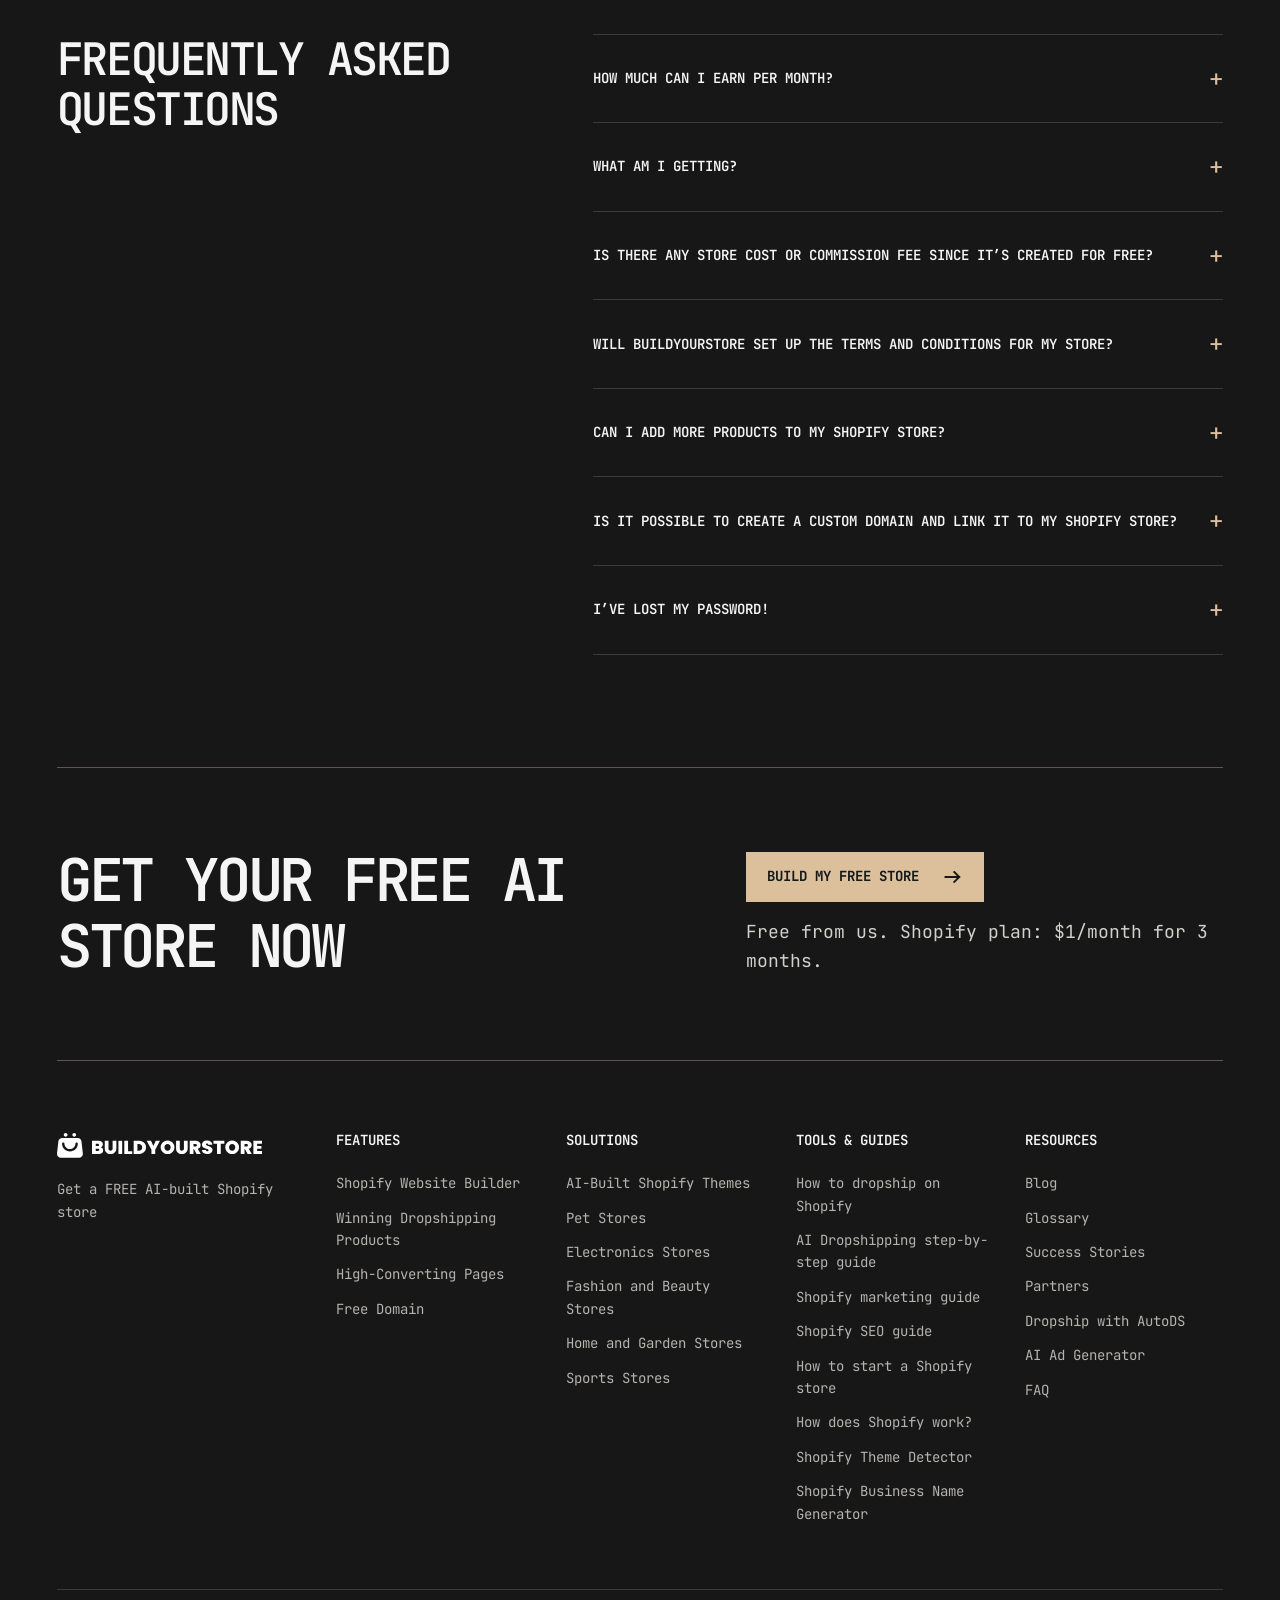
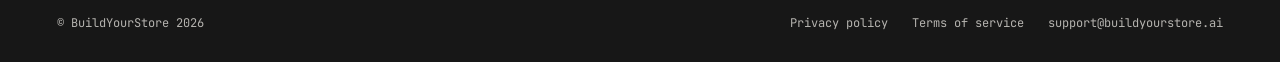
==== commit 7d8cbcbe: "Theme previews: cut the rounded bottom corners Co-Authored-By: Claude Opus 5.5 <noreply@anthropic.co" ====
--- a/index.html
+++ b/index.html
@@ -1,2 +1,2 @@
 <!doctype html>
-<html lang="en"><head><meta charset="utf-8"><meta name="viewport" content="width=device-width, initial-scale=1"><meta name="color-scheme" content="dark"><title>BYS · A2 — Editorial Features</title><link rel="preconnect" href="https://fonts.googleapis.com"><link rel="preconnect" href="https://fonts.gstatic.com" crossorigin><link href="https://fonts.googleapis.com/css2?family=JetBrains+Mono:wght@400;600;700&display=swap" rel="stylesheet"><link rel="stylesheet" href="landing.css?v=a2-20261120-arrows-left"><script src="content.js?v=a2-20261119-cta4" defer></script><script src="landing.js?v=a2-20261120-arrows" defer></script><script src="theme-gallery.js?v=a2-20261120-gallery2" defer></script><script src="particle-cta.js?v=a2-20261120-sphere2" defer></script></head><body data-concept="a" data-feature-layout="editorial" data-hero-visual="modular-store"></body></html>+<html lang="en"><head><meta charset="utf-8"><meta name="viewport" content="width=device-width, initial-scale=1"><meta name="color-scheme" content="dark"><title>BYS · A2 — Editorial Features</title><link rel="preconnect" href="https://fonts.googleapis.com"><link rel="preconnect" href="https://fonts.gstatic.com" crossorigin><link href="https://fonts.googleapis.com/css2?family=JetBrains+Mono:wght@400;600;700&display=swap" rel="stylesheet"><link rel="stylesheet" href="landing.css?v=a2-20261120-preview-crop2"><script src="content.js?v=a2-20261119-cta4" defer></script><script src="landing.js?v=a2-20261120-arrows" defer></script><script src="theme-gallery.js?v=a2-20261120-gallery2" defer></script><script src="particle-cta.js?v=a2-20261120-sphere2" defer></script></head><body data-concept="a" data-feature-layout="editorial" data-hero-visual="modular-store"></body></html>
--- a/landing.css
+++ b/landing.css
@@ -989,3 +989,11 @@
 @media (max-width: 1099px) {
   .particle-cta-content p { color: var(--text); }
 }
+
+/* Theme previews: the screenshots have rounded corners baked in; the 1px line moves to the
+   clipped frame (Olena 2026-11-20). */
+.theme-gallery .store-preview { border: 1px solid var(--line); }
+/* Top edge stays whole (the announcement bar); only the bottom 17 of 677 px — the rounded
+   corners — are cut by a slightly shorter frame. */
+.theme-gallery .store-preview { aspect-ratio: 830 / 660; }
+.theme-gallery .store-preview img { border: 0; }
